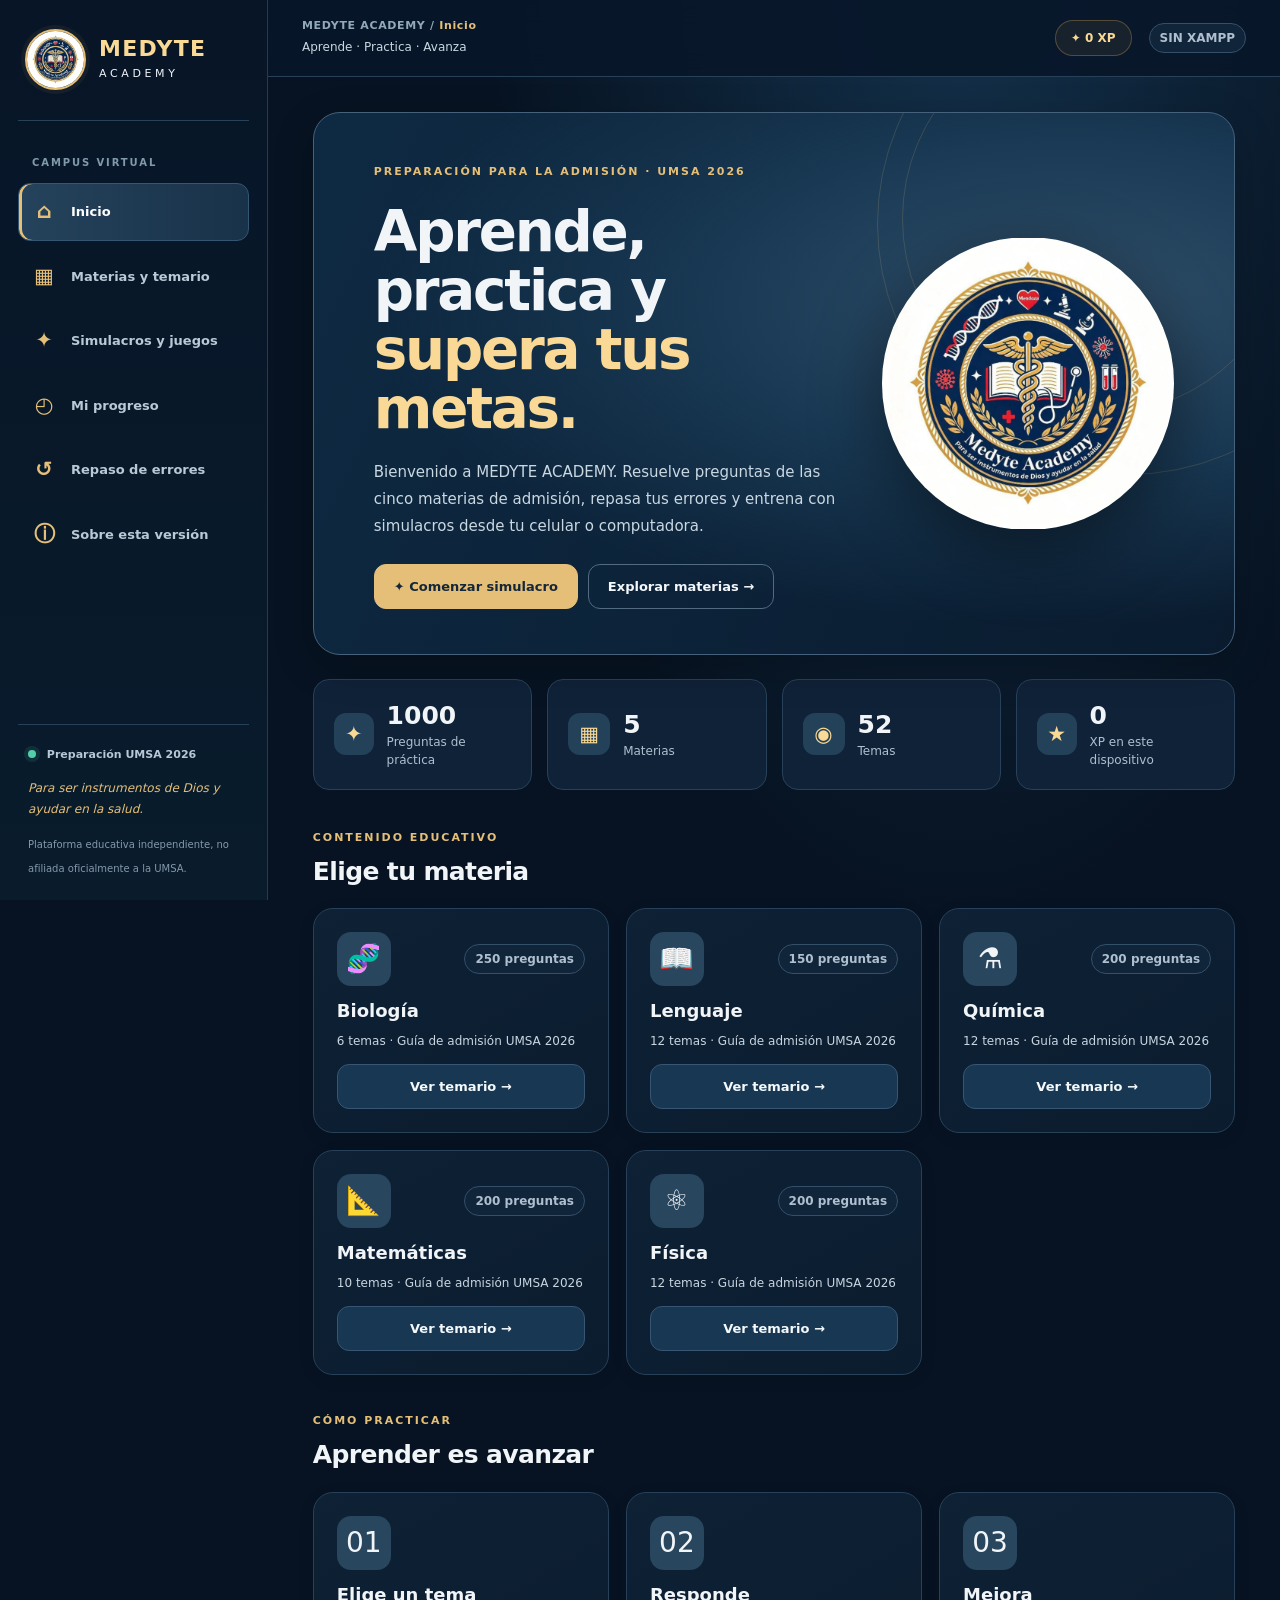
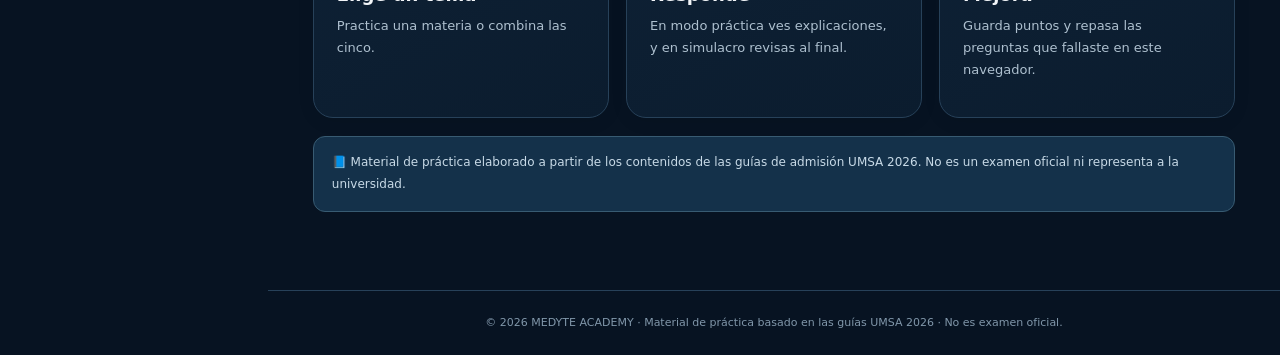
==== index.html @ c53b79d6 "Add files via upload" ====
<!doctype html>
<html lang="es"><head><meta charset="utf-8"><meta name="viewport" content="width=device-width, initial-scale=1">
<meta name="theme-color" content="#071322"><meta name="description" content="MEDYTE ACADEMY: 1000 preguntas, 5 materias, simulacros interactivos para admisión UMSA 2026.">
<title>MEDYTE ACADEMY | Simulacros de admisión</title><link rel="icon" href="logo.jpg" type="image/jpeg"><link rel="stylesheet" href="estilos.css"></head><body>
<div id="mobileShade" class="mobile-shade" hidden></div>
<aside class="sidebar" id="sidebar" aria-label="Navegación principal"><a class="brand" href="#inicio" data-nav="inicio"><img src="logo.jpg" alt="Logo de MEDYTE ACADEMY"><span><strong>MEDYTE</strong><small>ACADEMY</small></span></a>
<div class="side-section">CAMPUS VIRTUAL</div><nav class="side-nav">
<button type="button" data-nav="inicio" class="current"><span class="nav-icon">⌂</span> Inicio</button>
<button type="button" data-nav="materias"><span class="nav-icon">▦</span> Materias y temario</button>
<button type="button" data-nav="simulacros"><span class="nav-icon">✦</span> Simulacros y juegos</button>
<button type="button" data-nav="progreso"><span class="nav-icon">◴</span> Mi progreso</button>
<button type="button" data-nav="errores"><span class="nav-icon">↺</span> Repaso de errores</button>
<button type="button" data-nav="acerca"><span class="nav-icon">ⓘ</span> Sobre esta versión</button>
</nav><div class="sidebar-bottom"><div class="status-dot"><span></span> Preparación UMSA 2026</div><p>Para ser instrumentos de Dios y ayudar en la salud.</p><small>Plataforma educativa independiente, no afiliada oficialmente a la UMSA.</small></div></aside>
<div class="main-wrap"><header class="topbar"><div class="top-left"><button id="menuToggle" aria-label="Abrir menú" class="icon-button menu-toggle">☰</button><div><div class="crumb-label">MEDYTE ACADEMY / <span id="crumb">Inicio</span></div><span class="top-subtitle">Aprende · Practica · Avanza</span></div></div><div class="top-right"><span class="xp-chip" id="xpHeader">✦ 0 XP</span><span class="pill neutral">SIN XAMPP</span></div></header>
<main id="view" class="view"><section class="intro-placeholder"><h1>MEDYTE ACADEMY</h1><p>Preparando preguntas...</p></section></main><footer class="footer">© 2026 MEDYTE ACADEMY · Material de práctica basado en las guías UMSA 2026 · No es examen oficial.</footer></div>
<div id="toast" role="status" aria-live="polite" class="toast" hidden></div>
<script src="preguntas.js"></script><script src="app.js"></script></body></html>
---- estilos.css ----
:root{--bg:#071322;--sidebar:#071628;--card:#0e2135;--card2:#122941;--card3:#172f48;--line:#274159;--line2:#345068;--text:#f2f5f8;--muted:#aec0cf;--gold:#e5bf78;--gold2:#f9d995;--red:#ee6874;--green:#52cfa9;--blue:#83badf;--shadow:0 12px 42px #0003;--radius:20px}
*{box-sizing:border-box}html{scroll-behavior:smooth}body{margin:0;background:radial-gradient(ellipse at 75% -5%,#14324c 0,transparent 35%),var(--bg);color:var(--text);font-family:Inter,ui-sans-serif,system-ui,-apple-system,'Segoe UI',Arial,sans-serif;line-height:1.5}h1,h2,h3,h4,p{margin-top:0}a{color:inherit;text-decoration:none}button,input,select,textarea{font:inherit}button{cursor:pointer}button:disabled{cursor:default;opacity:.53}a:focus-visible,button:focus-visible,input:focus-visible,select:focus-visible,textarea:focus-visible{outline:3px solid var(--gold);outline-offset:2px}img{max-width:100%}[hidden]{display:none!important}.muted{color:var(--muted)}.small{font-size:12px}.eyebrow{font-size:11px;letter-spacing:.18em;font-weight:800;color:var(--gold);text-transform:uppercase}.pill{display:inline-flex;align-items:center;padding:5px 10px;border:1px solid #e5bf7863;border-radius:999px;color:var(--gold2);background:#bb90401b;font-size:12px;font-weight:700}.pill.neutral{border-color:var(--line2);color:var(--muted);background:#10243a}.pill.green{border-color:#52cfa965;background:#52cfa913;color:#8ef2c9}.pill.red{border-color:#ee687470;color:#ffa0a8;background:#ee687415}.sidebar{position:fixed;top:0;left:0;bottom:0;width:268px;background:linear-gradient(180deg,#071527,#091c2c);border-right:1px solid #233c52;display:flex;flex-direction:column;z-index:25;padding:29px 18px 21px}.brand{display:flex;align-items:center;gap:13px;padding:0 7px 30px;border-bottom:1px solid var(--line)}.brand img{width:61px;height:61px;border-radius:50%;object-fit:cover;border:2px solid var(--gold);box-shadow:0 0 0 4px #c99d4b13}.brand strong{display:block;font-size:22px;color:var(--gold2);letter-spacing:.06em;line-height:1.1}.brand small{display:block;font-size:11px;letter-spacing:.33em;color:#f0f4f8;margin-top:5px}.side-section{padding:34px 14px 13px;color:#809aac;font-size:10px;font-weight:800;letter-spacing:.19em}.side-nav{display:grid;gap:7px}.side-nav button{border:1px solid transparent;background:transparent;color:#b9c9d5;padding:12px 13px;text-align:left;border-radius:12px;display:flex;gap:15px;align-items:center;font-size:13px;font-weight:650}.side-nav button:hover{background:#182f46;color:white}.side-nav button.current{background:linear-gradient(90deg,#25435c,#183249);border-color:#355672;color:white;box-shadow:inset 3px 0 var(--gold)}.nav-icon{font-size:21px;width:24px;text-align:center;color:var(--gold)}.sidebar-bottom{margin-top:auto;border-top:1px solid var(--line);padding:22px 10px 0}.sidebar-bottom p{color:var(--gold);font-style:italic;font-size:12px;line-height:1.7;margin:15px 0 12px}.sidebar-bottom small{font-size:10px;line-height:1.6;color:#8399ab}.status-dot{font-size:11px;color:#b7c9d8;font-weight:800}.status-dot span{display:inline-block;height:8px;width:8px;background:var(--green);border-radius:50%;margin-right:7px;box-shadow:0 0 0 4px #52cfa91c}.main-wrap{margin-left:268px;min-height:100vh;display:flex;flex-direction:column}.topbar{position:sticky;top:0;z-index:15;background:#081729e8;border-bottom:1px solid var(--line);height:77px;display:flex;align-items:center;justify-content:space-between;padding:0 34px;gap:20px;backdrop-filter:blur(12px)}.top-left,.top-right{display:flex;align-items:center;gap:17px}.crumb-label{font-size:11px;font-weight:800;color:#92a9b9;letter-spacing:.06em}.crumb-label span{color:var(--gold)}.top-subtitle{font-size:12px;color:#cad8e3}.xp-chip{white-space:nowrap;border:1px solid #aa83496c;border-radius:999px;padding:8px 15px;color:var(--gold2);font-weight:800;background:#bf945316;font-size:12px}.account-btn{border:1px solid #4d6880;background:#18344d;color:white;border-radius:100px;font-size:12px;font-weight:800;padding:10px 18px;max-width:185px;overflow:hidden;text-overflow:ellipsis;white-space:nowrap}.account-btn:hover{background:#26455e}.icon-button{border:1px solid var(--line);color:#f6f7fb;background:#112a42;padding:9px 13px;border-radius:12px}.menu-toggle{display:none}.view{flex:1;padding:35px clamp(20px,3.5vw,55px) 60px;max-width:1490px;width:100%;margin:auto}.footer{border-top:1px solid var(--line);padding:24px 26px;text-align:center;color:#8197aa;font-size:11px}.hero{border:1px solid #45617c;border-radius:27px;background:radial-gradient(ellipse at 82% 35%,#31506a 0,#193954 33%,transparent 65%),linear-gradient(115deg,#0e2a43,#0a1b2e);min-height:390px;padding:45px clamp(25px,4.7vw,60px);display:grid;grid-template-columns:1.25fr .75fr;gap:20px;position:relative;overflow:hidden;box-shadow:var(--shadow)}.hero:before,.hero:after{content:'';position:absolute;border:1px solid #e5bf7829;border-radius:50%;pointer-events:none}.hero:before{height:390px;width:390px;right:-60px;top:-90px}.hero:after{height:500px;width:500px;right:-145px;top:-140px}.hero-copy{position:relative;z-index:1;align-self:center}.hero-copy h1{font-size:clamp(35px,4.4vw,64px);line-height:1.05;letter-spacing:-.04em;margin:20px 0 20px;font-weight:840}.hero-copy h1 em{font-style:normal;color:var(--gold2)}.hero-copy p{color:#cad8e2;line-height:1.8;font-size:15px;max-width:580px}.hero-logo{z-index:1;display:flex;align-items:center;justify-content:center}.hero-logo img{max-width:min(100%,295px);aspect-ratio:1;object-fit:contain;border-radius:50%;filter:drop-shadow(0 20px 36px #0007);animation:float 7s ease-in-out infinite}@keyframes float{0%,100%{transform:translateY(0)}50%{transform:translateY(-9px)}}.btn{display:inline-flex;gap:9px;align-items:center;justify-content:center;border:1px solid #e3bf7c;background:var(--gold);color:#14263a;padding:12px 19px;font-size:13px;font-weight:850;border-radius:12px;transition:transform .15s,background .15s;text-align:center}.btn:not(:disabled):hover{transform:translateY(-1px);background:#f5d391}.btn.secondary{background:transparent;color:#f4f8fc;border-color:#526b80}.btn.secondary:hover{background:#18344c}.btn.soft{background:#173752;border-color:#375673;color:#f5f9fc}.btn.danger{background:#552b39;border-color:#9c5661;color:#ffc0c7}.btn.smallbtn{padding:9px 11px;font-size:11px}.btn.block{width:100%}.link-btn{background:none;border:none;color:var(--gold);text-decoration:underline;padding:7px;font-weight:750}.actions{display:flex;gap:10px;align-items:center;flex-wrap:wrap;margin-top:24px}.stats-strip{display:grid;grid-template-columns:repeat(4,1fr);gap:15px;margin:24px 0 34px}.stat-card{border:1px solid var(--line);background:#102238;border-radius:16px;padding:20px;display:flex;align-items:center;gap:13px}.stat-symbol{height:42px;width:42px;display:grid;place-items:center;border-radius:12px;background:#24415a;color:var(--gold2);font-size:21px}.stat-card strong{display:block;font-size:25px;font-weight:840;line-height:1.3}.stat-card small{display:block;color:var(--muted);font-size:12px}.section-heading{display:flex;align-items:end;justify-content:space-between;gap:12px;margin:32px 0 18px}.section-heading h2{font-size:25px;letter-spacing:-.025em;margin:5px 0 0}.section-heading p{font-size:13px;margin-bottom:0}.grid{display:grid;grid-template-columns:repeat(3,minmax(0,1fr));gap:17px}.card{background:linear-gradient(150deg,var(--card),#0b1c2e);border:1px solid var(--line);border-radius:var(--radius);padding:23px;box-shadow:0 4px 18px #0001;min-width:0}.card h3{font-size:18px;margin:13px 0 8px;line-height:1.35}.card p{color:var(--muted);font-size:13px;line-height:1.7}.card .btn{margin-top:12px}.subject-card{min-height:220px;display:flex;flex-direction:column;transition:transform .15s,border .15s}.subject-card:hover{transform:translateY(-3px);border-color:#a4885a}.subject-card .btn{margin-top:auto}.card-top{display:flex;align-items:center;justify-content:space-between}.circle-icon{width:54px;height:54px;border-radius:14px;background:#28465e;display:grid;place-items:center;font-size:28px}.count{color:#a8bbcc;font-size:12px}.subject-card .sub{font-size:12px;color:#c9d6e1}.section-intro h1{font-size:clamp(29px,3.5vw,43px);letter-spacing:-.035em;line-height:1.15;margin:12px 0}.section-intro p{color:var(--muted);max-width:850px}.topic-grid{display:grid;grid-template-columns:repeat(2,minmax(0,1fr));gap:15px}.topic-row{display:flex;align-items:flex-start;gap:17px;min-height:160px}.topic-num{height:46px;min-width:46px;border-radius:13px;background:#233e59;color:var(--gold);font-weight:850;display:grid;place-items:center}.topic-info{flex:1}.topic-info h3{font-size:16px;margin:4px 0 8px}.topic-info p{font-size:12px;margin-bottom:13px}.topic-row .btn{margin:0}.toolbar{display:flex;align-items:end;gap:13px;flex-wrap:wrap;margin:24px 0}.control{display:grid;gap:7px;font-size:12px;font-weight:750;color:#c4d0dc;flex:1;min-width:145px}.control input,.control select,.control textarea{background:#092035;color:var(--text);border:1px solid #3c5b73;padding:12px 13px;border-radius:10px;width:100%;outline:none}.control textarea{resize:vertical;min-height:105px}.control input:focus,.control select:focus,.control textarea:focus{border-color:var(--gold)}.control option{background:#11273e}.setup{display:grid;grid-template-columns:1.15fr .85fr;gap:21px}.feature-list{display:grid;gap:14px;margin-top:21px}.feature-list div{border-left:3px solid var(--gold);background:#183148;padding:15px;border-radius:8px;color:#d4e0e8;font-size:13px}.tip{padding:15px 18px;background:#14314a;border:1px solid #385b72;border-radius:12px;color:#c8dae7;font-size:12px;line-height:1.8;margin:18px 0}.divider{height:1px;background:var(--line);margin:22px 0}.quiz-shell{max-width:840px;margin:auto}.quiz-topline{display:flex;gap:11px;align-items:center;justify-content:space-between;margin-bottom:14px;flex-wrap:wrap}.quiz-card{padding:clamp(24px,3vw,38px)}.quiz-heading{display:flex;align-items:center;justify-content:space-between;gap:12px;margin-bottom:17px}.progressbar{height:8px;border-radius:12px;background:#253c52;overflow:hidden}.progressbar span{display:block;height:100%;background:linear-gradient(90deg,#b58a4c,var(--gold2));transition:width .25s}.question{font-size:clamp(20px,2.3vw,26px);font-weight:800;line-height:1.45;margin:26px 0}.quiz-options{display:grid;gap:11px}.answer-choice{display:flex;align-items:center;text-align:left;gap:14px;padding:17px 16px;border-radius:13px;background:#142d45;border:1px solid #38536d;color:#f3f6fa;width:100%;font-size:14px;min-height:65px}.answer-choice:hover:not(:disabled){background:#1c3b53;border-color:#c9a56d}.answer-choice .letter{width:33px;min-width:33px;height:33px;display:grid;place-items:center;border-radius:9px;background:#2c4760;color:#dceaf4;font-weight:800}.answer-choice.good{border-color:#52cfa9;background:#16493e}.answer-choice.bad{border-color:#ee6874;background:#4c2638}.feedback{margin-top:21px;padding:19px 22px;border-radius:13px;background:#183d45;border:1px solid #3d8e7b}.feedback.wrong{background:#432937;border-color:#9d5c65}.feedback strong{display:block;font-size:15px}.feedback p{font-size:13px;color:#d5e0e8;line-height:1.65;margin:10px 0 0}.result-ring{width:166px;height:166px;display:grid;place-items:center;border-radius:50%;background:conic-gradient(var(--gold) var(--pct),#274057 0);margin:22px auto}.result-ring div{display:grid;place-items:center;width:139px;height:139px;background:#0e2238;border-radius:50%;text-align:center}.result-ring b{font-size:34px;color:var(--gold2)}.result-ring small{display:block;color:var(--muted)}.text-center{text-align:center}.history-table{width:100%;border-collapse:collapse;font-size:12px;white-space:nowrap}.history-table th,.history-table td{padding:13px 11px;border-bottom:1px solid var(--line);text-align:left}.history-table th{color:var(--gold);font-weight:750}.table-wrap{overflow:auto}.profile-stats{display:grid;grid-template-columns:repeat(3,1fr);gap:15px;margin-top:19px}.profile-stat{padding:20px;border:1px solid var(--line);border-radius:14px;background:#122a42}.profile-stat strong{display:block;color:var(--gold);font-size:30px}.profile-stat span{color:var(--muted);font-size:12px}.modal-card{width:min(100%,555px);max-height:90vh;overflow-y:auto;position:relative;background:#10283f;border:1px solid #526d82;border-radius:23px;padding:29px;box-shadow:0 25px 100px #000a}.modal-close{position:absolute;right:15px;top:15px;width:34px;height:34px;border:1px solid var(--line);border-radius:8px;background:#19334a;color:white}.overlay{position:fixed;z-index:50;inset:0;padding:16px;background:#000b;display:grid;place-items:center}.modal-card h2{font-size:26px;margin:0 35px 10px 0}.form{display:grid;gap:15px;margin-top:18px}.error{color:#ffacb1;font-size:13px}.success{color:#83e6bf}.toast{position:fixed;bottom:25px;right:25px;background:#254b51;border:1px solid #62b7aa;color:#fff;padding:15px 20px;border-radius:11px;max-width:350px;z-index:60;box-shadow:var(--shadow)}.panel-heading{display:flex;justify-content:space-between;align-items:center;gap:12px;flex-wrap:wrap}.tabstrip{display:flex;gap:8px;flex-wrap:wrap;margin:18px 0}.tabstrip button{border:1px solid var(--line2);border-radius:10px;padding:11px 16px;background:#152d45;color:#cad7e4}.tabstrip button.selected{background:#32516a;border-color:var(--gold);color:#fff}.empty{border:1px dashed #44617c;border-radius:14px;padding:28px;text-align:center;color:var(--muted)}.review-item{padding:16px 0;border-bottom:1px solid var(--line)}.review-item h4{font-size:14px;margin:8px 0}.review-item p{margin-bottom:7px;color:var(--muted);font-size:12px}.dot{width:9px;height:9px;display:inline-block;border-radius:50%;background:var(--green)}.dot.no{background:var(--red)}.admin-actions{display:flex;gap:7px;flex-wrap:wrap}.admin-actions .btn{margin:0}.admin-forms{display:grid;grid-template-columns:1fr 1fr;gap:15px}.full{grid-column:1/-1}.mobile-shade{position:fixed;inset:0;background:#0009;z-index:24}.intro-placeholder{margin:100px auto;text-align:center;color:var(--gold)}
@media(max-width:1190px){.grid{grid-template-columns:repeat(2,minmax(0,1fr))}.stats-strip{grid-template-columns:repeat(2,minmax(0,1fr))}.hero{grid-template-columns:1.3fr .7fr;padding:35px}.hero-copy h1{font-size:45px}}
@media(max-width:880px){.sidebar{transform:translateX(-105%);transition:transform .22s}.sidebar.open{transform:translateX(0)}.main-wrap{margin-left:0}.menu-toggle{display:block}.topbar{padding:0 22px}.hero-copy h1{font-size:42px}.view{padding:25px 20px 40px}}
@media(max-width:625px){.hero{display:block;min-height:320px;padding:30px 23px}.hero-logo{display:none}.hero-copy h1{font-size:38px}.hero-copy p{font-size:13px}.topbar{height:73px;padding:0 14px}.top-left{gap:9px}.top-right{gap:7px}.xp-chip{display:none}.account-btn{max-width:110px;font-size:11px;padding:10px}.crumb-label{font-size:10px}.top-subtitle{font-size:10px}.grid,.topic-grid,.setup,.profile-stats{grid-template-columns:1fr}.stats-strip{gap:9px}.stat-card{padding:13px;gap:8px}.stat-card strong{font-size:21px}.stat-card small{font-size:10px}.stat-symbol{width:34px;height:34px;font-size:17px}.view{padding:20px 14px 35px}.section-heading h2{font-size:22px}.topic-row{flex-wrap:wrap}.admin-forms{grid-template-columns:1fr}.modal-card{padding:22px}.quiz-card{padding:20px}.answer-choice{font-size:13px;padding:13px 11px}.footer{padding:20px 14px}}
@media(prefers-reduced-motion:reduce){*,*:before,*:after{animation:none!important;transition:none!important;scroll-behavior:auto!important}}

/* Versión estática para compartir */
.sidebar{overflow-y:auto}.side-nav .nav-icon{min-width:21px;text-align:center}.mobile-shade{display:block}
.top-right .pill{white-space:nowrap}.hero-copy h1 em{font-style:normal;color:var(--gold2)}
.quiz-options .answer-choice[disabled]{opacity:1;cursor:default}.answer-choice.selected{border-color:#d9af65;background:#354052}
.answer-choice.good .letter{background:#145b4b;color:#b9ffe4}.answer-choice.bad .letter{background:#753647;color:#fff}
.quiz-footer{display:flex;justify-content:space-between;align-items:center;gap:10px;margin-top:18px;flex-wrap:wrap}
.quiz-meta{display:flex;gap:10px;align-items:center;flex-wrap:wrap}.action-block{display:grid;gap:13px}
.history-table td{white-space:normal}.review-question{line-height:1.5;font-size:15px;font-weight:750}
.review-explanation{background:#132e43;border:1px solid #365771;border-radius:12px;padding:12px 15px;margin-top:13px;color:#d6e5ed;font-size:13px}
.review-heading{display:flex;justify-content:space-between;align-items:center;gap:10px;flex-wrap:wrap}
.mini-stat{font-size:11px;color:#b4c3d0}.countdown{font-weight:800;color:#f8d68d;font-variant-numeric:tabular-nums}
@media(max-width:625px){.question{margin:20px 0}.quiz-footer{flex-direction:column;align-items:stretch}.quiz-footer .btn{width:100%}}
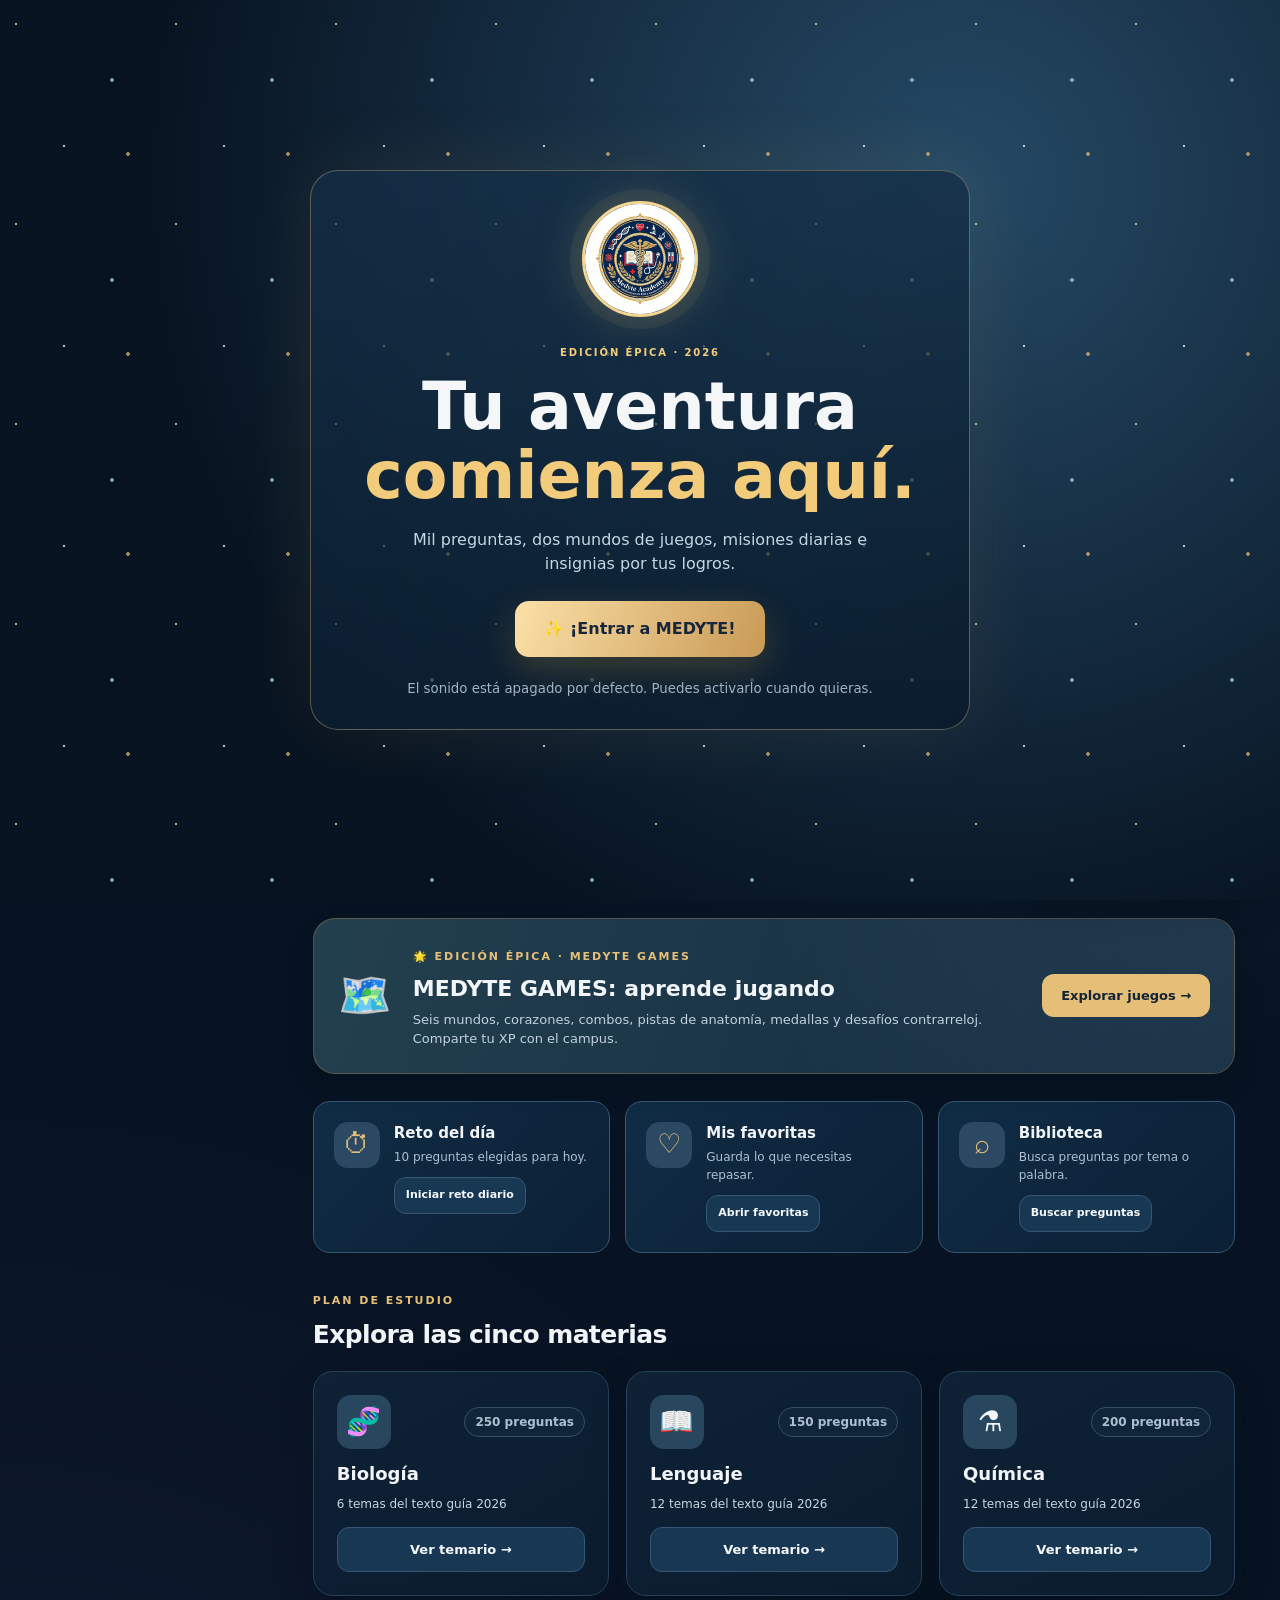
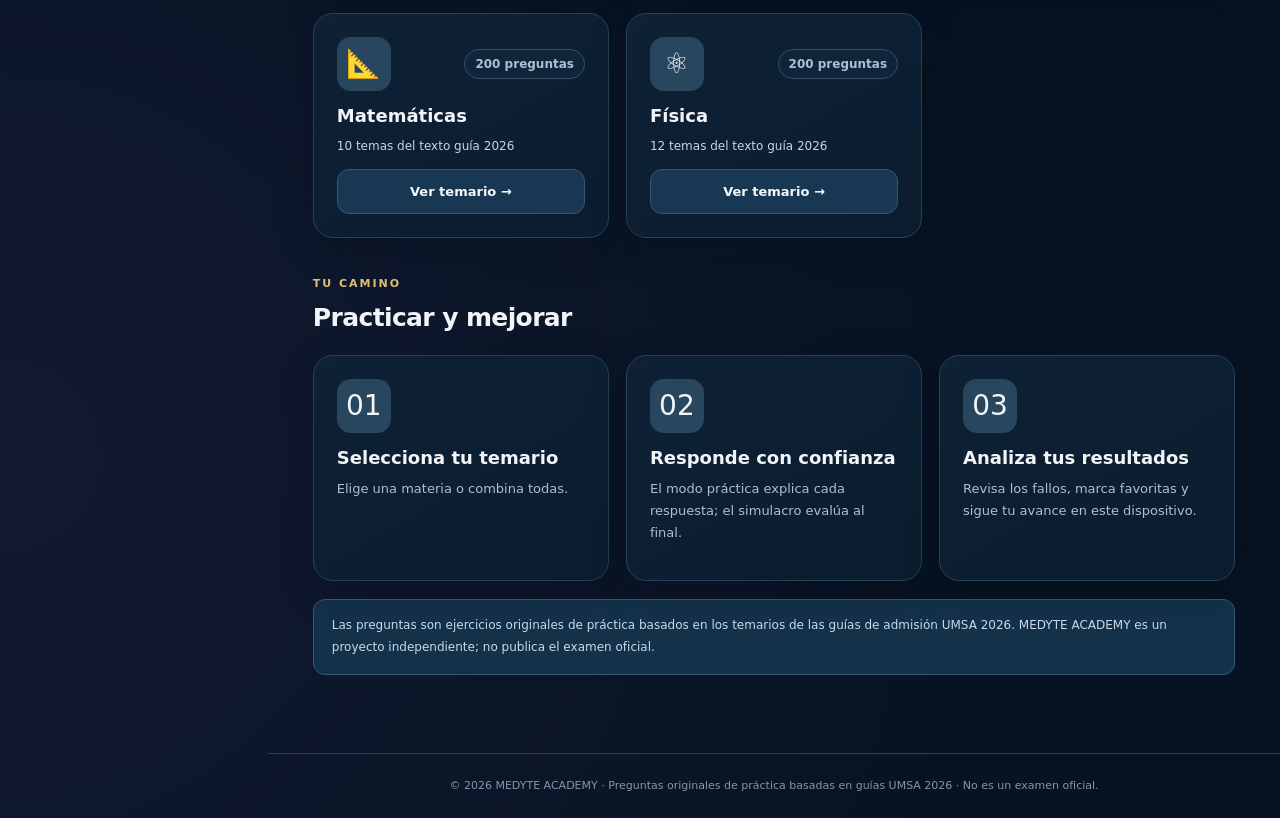
==== commit 7bd58985: "Add files via upload" ====
--- a/index.html
+++ b/index.html
@@ -1,18 +1,61 @@
 <!doctype html>
-<html lang="es"><head><meta charset="utf-8"><meta name="viewport" content="width=device-width, initial-scale=1">
-<meta name="theme-color" content="#071322"><meta name="description" content="MEDYTE ACADEMY: 1000 preguntas, 5 materias, simulacros interactivos para admisión UMSA 2026.">
-<title>MEDYTE ACADEMY | Simulacros de admisión</title><link rel="icon" href="logo.jpg" type="image/jpeg"><link rel="stylesheet" href="estilos.css"></head><body>
-<div id="mobileShade" class="mobile-shade" hidden></div>
-<aside class="sidebar" id="sidebar" aria-label="Navegación principal"><a class="brand" href="#inicio" data-nav="inicio"><img src="logo.jpg" alt="Logo de MEDYTE ACADEMY"><span><strong>MEDYTE</strong><small>ACADEMY</small></span></a>
-<div class="side-section">CAMPUS VIRTUAL</div><nav class="side-nav">
-<button type="button" data-nav="inicio" class="current"><span class="nav-icon">⌂</span> Inicio</button>
-<button type="button" data-nav="materias"><span class="nav-icon">▦</span> Materias y temario</button>
-<button type="button" data-nav="simulacros"><span class="nav-icon">✦</span> Simulacros y juegos</button>
-<button type="button" data-nav="progreso"><span class="nav-icon">◴</span> Mi progreso</button>
-<button type="button" data-nav="errores"><span class="nav-icon">↺</span> Repaso de errores</button>
-<button type="button" data-nav="acerca"><span class="nav-icon">ⓘ</span> Sobre esta versión</button>
-</nav><div class="sidebar-bottom"><div class="status-dot"><span></span> Preparación UMSA 2026</div><p>Para ser instrumentos de Dios y ayudar en la salud.</p><small>Plataforma educativa independiente, no afiliada oficialmente a la UMSA.</small></div></aside>
-<div class="main-wrap"><header class="topbar"><div class="top-left"><button id="menuToggle" aria-label="Abrir menú" class="icon-button menu-toggle">☰</button><div><div class="crumb-label">MEDYTE ACADEMY / <span id="crumb">Inicio</span></div><span class="top-subtitle">Aprende · Practica · Avanza</span></div></div><div class="top-right"><span class="xp-chip" id="xpHeader">✦ 0 XP</span><span class="pill neutral">SIN XAMPP</span></div></header>
-<main id="view" class="view"><section class="intro-placeholder"><h1>MEDYTE ACADEMY</h1><p>Preparando preguntas...</p></section></main><footer class="footer">© 2026 MEDYTE ACADEMY · Material de práctica basado en las guías UMSA 2026 · No es examen oficial.</footer></div>
-<div id="toast" role="status" aria-live="polite" class="toast" hidden></div>
-<script src="preguntas.js"></script><script src="app.js"></script></body></html>+<html lang="es">
+<head>
+  <meta charset="utf-8">
+  <meta name="viewport" content="width=device-width,initial-scale=1,viewport-fit=cover">
+  <meta name="theme-color" content="#071322">
+  <meta name="description" content="MEDYTE ACADEMY: 1.000 preguntas originales de práctica, 5 materias y 52 temas para prepararte para la admisión de Medicina UMSA 2026.">
+  <meta property="og:title" content="MEDYTE ACADEMY | Aprende · Practica · Avanza">
+  <meta property="og:description" content="Simulacros interactivos, cuestionarios por materia, repaso de errores, retos y seguimiento personal.">
+  <meta property="og:type" content="website">
+  <title>MEDYTE ACADEMY | Campus virtual</title>
+  <link rel="icon" type="image/jpeg" href="logo.jpg">
+  <link rel="manifest" href="manifest.webmanifest">
+  <link rel="stylesheet" href="estilos.css">
+  <link rel="stylesheet" href="epico.css">
+</head>
+<body>
+  <a class="skip-link" href="#view">Saltar al contenido principal</a>
+  <div class="mobile-shade" id="mobileShade" hidden></div>
+  <aside class="sidebar" id="sidebar" aria-label="Navegación principal">
+    <a class="brand" href="#inicio" data-nav="inicio" aria-label="MEDYTE ACADEMY, ir al inicio">
+      <img src="logo.jpg" alt="Emblema original de Medyte Academy" width="61" height="61">
+      <span><strong>MEDYTE</strong><small>ACADEMY</small></span>
+    </a>
+    <div class="side-section">CAMPUS VIRTUAL</div>
+    <nav class="side-nav" aria-label="Secciones de la plataforma">
+      <button type="button" data-nav="inicio" class="current"><span class="nav-icon" aria-hidden="true">⌂</span>Inicio</button>
+      <button type="button" data-nav="materias"><span class="nav-icon" aria-hidden="true">▦</span>Materias y temario</button>
+      <button type="button" data-nav="simulacros"><span class="nav-icon" aria-hidden="true">✦</span>Simulacros y retos</button>
+      <a href="juegos.html" class="games-link"><span class="nav-icon" aria-hidden="true">🎮</span>MEDYTE GAMES <span class="games-new">NUEVO</span></a>
+      <button type="button" data-nav="biblioteca"><span class="nav-icon" aria-hidden="true">⌕</span>Banco de preguntas</button>
+      <button type="button" data-nav="favoritos"><span class="nav-icon" aria-hidden="true">♡</span>Mis favoritas <span id="favoritesCount" class="count-inline">0</span></button>
+      <button type="button" data-nav="progreso"><span class="nav-icon" aria-hidden="true">◴</span>Mi progreso</button>
+      <button type="button" data-nav="errores"><span class="nav-icon" aria-hidden="true">↺</span>Repaso de errores</button>
+      <button type="button" data-nav="acerca"><span class="nav-icon" aria-hidden="true">ⓘ</span>Información</button>
+    </nav>
+    <div class="sidebar-bottom">
+      <div class="status-dot"><span></span> Preparación UMSA 2026</div>
+      <p>Para ser instrumentos de Dios y ayudar en la salud.</p>
+      <small>Plataforma educativa independiente, no afiliada oficialmente a la UMSA.</small>
+    </div>
+  </aside>
+  <div class="main-wrap">
+    <header class="topbar">
+      <div class="top-left">
+        <button type="button" id="menuToggle" aria-label="Abrir menú" aria-expanded="false" class="icon-button menu-toggle">☰</button>
+        <div><div class="crumb-label">MEDYTE ACADEMY / <span id="crumb">Inicio</span></div><span class="top-subtitle">Aprende · Practica · Avanza</span></div>
+      </div>
+      <div class="top-right"><span class="xp-chip" id="xpHeader">✦ 0 XP</span><span class="pill neutral" id="levelChip">Nivel 1</span></div>
+    </header>
+    <main id="view" class="view" tabindex="-1">
+      <section class="intro-placeholder"><h1>MEDYTE ACADEMY</h1><p>Cargando el campus virtual...</p></section>
+    </main>
+    <footer class="footer">© 2026 MEDYTE ACADEMY · Preguntas originales de práctica basadas en guías UMSA 2026 · No es un examen oficial.</footer>
+  </div>
+  <div id="toast" class="toast" role="status" aria-live="polite" hidden></div>
+  <script src="preguntas.js"></script>
+  <script src="epico.js"></script>
+  <script src="app.js"></script>
+</body>
+</html>
--- a/estilos.css
+++ b/estilos.css
@@ -17,3 +17,88 @@
 .review-heading{display:flex;justify-content:space-between;align-items:center;gap:10px;flex-wrap:wrap}
 .mini-stat{font-size:11px;color:#b4c3d0}.countdown{font-weight:800;color:#f8d68d;font-variant-numeric:tabular-nums}
 @media(max-width:625px){.question{margin:20px 0}.quiz-footer{flex-direction:column;align-items:stretch}.quiz-footer .btn{width:100%}}
+
+/* Mejoras MEDYTE ACADEMY 4.0 — accesibilidad, biblioteca, retos y progresos */
+:root{color-scheme:dark;--glow:#dabb7d}
+.skip-link{position:fixed;z-index:100;top:-100px;left:14px;padding:10px 15px;border-radius:9px;background:var(--gold2);color:#091827;font-weight:800}
+.skip-link:focus{top:14px}
+body{background:radial-gradient(ellipse 900px 450px at 75% -150px,#234464 0,transparent 70%),radial-gradient(ellipse 640px 500px at 35% 82%,#0c2138 0,transparent 80%),var(--bg)}
+.card{box-shadow:0 11px 35px #030c1640}
+.hero{border-color:#6b7281;background:radial-gradient(circle at 87% 50%,#234c6b 0,transparent 49%),linear-gradient(125deg,#102f4e,#08182b 75%)}
+.hero:before{opacity:.65}
+.hero-copy h1{letter-spacing:-.055em}
+.hero-proof{display:flex;flex-wrap:wrap;gap:14px;margin-top:22px;color:#c6e5d7;font-size:11px;font-weight:750}
+.hero-proof span{display:inline-flex;gap:7px;align-items:center}
+.nav-icon{font-weight:750}
+.count-inline{margin-left:auto;font-size:11px;color:var(--gold2);border:1px solid #d1a45c50;background:#ddbb7820;border-radius:20px;padding:1px 7px}
+.continue-banner{border:1px solid #b28c4d7d;background:linear-gradient(120deg,#1b364b,#243c4c);border-radius:17px;margin:22px 0;padding:19px 22px;display:flex;align-items:center;justify-content:space-between;gap:15px}
+.continue-banner strong{font-size:16px;color:var(--gold2)}
+.continue-banner p{font-size:12px;color:#ced8df;margin:7px 0 0}
+.features-row{display:grid;grid-template-columns:repeat(3,minmax(0,1fr));gap:15px;margin:18px 0 34px}
+.feature-spot{border:1px solid #365772;border-radius:17px;background:linear-gradient(135deg,#102c45,#0b2035);padding:20px;display:flex;gap:14px;align-items:flex-start;min-width:0}
+.feature-emoji{font-size:27px;width:46px;min-width:46px;height:46px;border-radius:14px;display:grid;place-items:center;background:#2b4963;color:var(--gold)}
+.feature-spot h3{font-size:15px;margin:0 0 4px}
+.feature-spot p{font-size:12px;color:var(--muted);margin:0 0 11px}
+.feature-spot .btn{margin:0}
+.check-line{display:flex;gap:9px;align-items:center;font-size:13px;color:#d7e2eb;margin:18px 0 0;cursor:pointer}
+.check-line input{width:17px;height:17px;accent-color:var(--gold)}
+.setup-title{margin:7px 0 21px;font-size:24px}
+.top-gap{margin-top:18px}
+.question-head{display:flex;align-items:center;justify-content:space-between;gap:10px;flex-wrap:wrap}
+.favorite-btn{border:1px solid #4d6880;color:#c3d4e3;background:#152d44;padding:8px 13px;border-radius:10px;font-size:12px;font-weight:750;cursor:pointer;white-space:nowrap}
+.favorite-btn.is-on{color:#ffd7d9;background:#4f2d3d;border-color:#e98e9b}
+.favorite-btn:hover{border-color:var(--gold)}
+.question{display:block;margin:24px 0!important;line-height:1.45}
+.quiz-hint{font-size:12px;color:#a7bfcc;flex:1}
+.quiz-actions{margin:0}
+.quiz-card .quiz-footer .btn{margin:0}
+.question-map{max-width:840px;margin:17px auto;display:flex;flex-wrap:wrap;gap:7px}
+.map-btn{border:1px solid #3b5a74;border-radius:8px;background:#10283e;color:#d1dfeb;width:39px;height:36px;font-size:11px;font-weight:850}
+.map-btn.answered{background:#234b4a;border-color:#4a9c86}
+.map-btn.active{box-shadow:inset 0 0 0 2px var(--gold);color:var(--gold2);background:#283e51}
+.quiet-actions{max-width:840px;margin:17px auto;display:flex;align-items:center;flex-wrap:wrap;gap:14px}
+.result-card{max-width:900px;margin:20px auto}
+.centered{justify-content:center}
+.mb-title{margin:10px 0}
+.small-fav{margin-top:10px}
+.list-card{margin-top:24px}
+.empty-spaced{margin:24px 0}
+.library-filters{display:grid;grid-template-columns:2fr 1fr;gap:15px;align-items:end;margin:23px 0}
+.library-summary{display:flex;align-items:center;justify-content:space-between;gap:10px;font-size:12px;color:var(--muted);margin:13px 0}
+.library-list{display:grid;gap:15px}
+.question-library-card h3{font-size:18px;line-height:1.45;margin:15px 0}
+.library-choices{display:grid;grid-template-columns:1fr 1fr;gap:9px 15px;font-size:13px;color:#cad7e2}
+.library-choices div{background:#102a42;padding:10px 12px;border-radius:9px;border:1px solid #304d65;line-height:1.5}
+.library-choices b{color:var(--gold)}
+.library-controls{margin-top:15px}
+.pagination{display:flex;align-items:center;justify-content:center;gap:17px;flex-wrap:wrap;margin:23px 0}
+.pagination span{font-size:12px;color:var(--muted)}
+.subject-progress{display:grid;grid-template-columns:repeat(2,minmax(0,1fr));gap:12px}
+.subject-progress-row{background:#10283d;border:1px solid var(--line);border-radius:13px;padding:16px}
+.progress-label{display:flex;align-items:center;justify-content:space-between;gap:9px;margin-bottom:14px}
+.progress-label strong{font-size:13px}.progress-label span{font-size:11px;color:var(--muted);white-space:nowrap}
+.achievements{display:grid;grid-template-columns:repeat(3,minmax(0,1fr));gap:13px}
+.achievement{border:1px solid var(--line);border-radius:13px;display:flex;align-items:center;gap:12px;padding:16px;background:#102336;opacity:.72}
+.achievement.earned{opacity:1;background:#1b3544;border-color:#ac8b53}
+.achievement-icon{font-size:26px;color:var(--gold)}
+.achievement strong{display:block;font-size:13px}
+.achievement small{display:block;font-size:11px;color:#b4c8d8;line-height:1.4;margin-top:3px}
+.privacy-footnote{font-size:12px;color:#a8bccc;margin-top:20px}
+.review-item:last-child{border-bottom:0}
+@media(max-width:1100px){.features-row{grid-template-columns:1fr}.feature-spot{align-items:center}.achievements{grid-template-columns:repeat(2,minmax(0,1fr))}}
+@media(max-width:760px){.library-filters,.subject-progress{grid-template-columns:1fr}.library-choices{grid-template-columns:1fr}.continue-banner{align-items:stretch;flex-direction:column}.continue-banner .btn{width:100%}}
+@media(max-width:625px){.hero{padding:26px 21px;min-height:0}.hero-copy h1{font-size:clamp(32px,8vw,39px)}.hero-logo{display:flex;margin:23px auto 0;max-width:130px}.hero-logo img{max-width:130px}.hero-proof{gap:10px}.features-row{gap:10px}.feature-spot{padding:15px}.card{padding:18px}.quiz-actions{width:100%;display:grid;grid-template-columns:1fr 1fr}.quiz-actions .btn{width:100%}.question-map{justify-content:center}.map-btn{width:36px}.achievements{grid-template-columns:1fr}.review-heading{align-items:start}.favorite-btn{font-size:11px}.top-right{gap:5px}.top-right .pill{font-size:10px;padding:5px 9px}}
+@media(prefers-reduced-motion:reduce){.hero-logo img{animation:none}}
+@media print{.sidebar,.topbar,.footer,.quiz-actions,.favorite-btn,.btn,.pagination,.quiet-actions{display:none!important}.main-wrap{margin:0}.view{padding:0}.card{box-shadow:none;background:white;color:#111}body{color:#111;background:white}.review-item p,.review-explanation{color:#222}}
+
+/* MEDYTE GAMES: navegación y módulo de presentación. */
+.side-nav .games-link{border:1px solid #e5bf7870;background:linear-gradient(90deg,#1f3b50,#193244);color:#f3dfb5;padding:12px 13px;text-align:left;border-radius:12px;display:flex;gap:13px;align-items:center;font-size:13px;font-weight:800;transition:background .2s}
+.side-nav .games-link:hover{background:#2a4c63}
+.games-new{font-size:9px;letter-spacing:.09em;color:#16253a;background:#e5bf78;padding:3px 6px;border-radius:50px;margin-left:auto}
+.games-home-btn{background:#193b50!important;border-color:#bb9659!important;color:#fae0ae!important}
+.games-highlight{display:flex;align-items:center;gap:21px;justify-content:space-between;border:1px solid #ac8c5266;border-radius:22px;padding:24px;margin:20px 0 27px;background:linear-gradient(110deg,#23404e,#122a40);box-shadow:0 12px 30px #0002}
+.games-highlight-icon{font-size:43px;flex:none}
+.games-highlight h2{font-size:22px;margin:5px 0}
+.games-highlight p{margin:0;color:#c0d1df;max-width:640px;font-size:13px}
+.games-highlight .btn{flex:none;background:#e5bf78;color:#122337;border:0}
+@media(max-width:780px){.games-highlight{flex-wrap:wrap}.games-highlight .btn{width:100%}}
--- a/epico.css
+++ b/epico.css
@@ -0,0 +1,54 @@
+/* MEDYTE · Épica: mejoras visuales progresivas sobre campus y juegos */
+:root{--epic-aqua:#7ee8d7;--epic-gold:#f8d796;--epic-purple:#a0a1fd}
+body{background-image:radial-gradient(circle at 86% 0%,rgba(39,110,152,.26),transparent 40%),radial-gradient(circle at 0% 85%,rgba(94,73,157,.12),transparent 41%)}
+button, a{ -webkit-tap-highlight-color:transparent }
+.hero,.games-highlight,.game-card,.island,.anatomy-level,.subject-card{position:relative;isolation:isolate}
+.hero::before,.games-highlight::before,.game-card::before{content:'';position:absolute;inset:0;border-radius:inherit;pointer-events:none;background:radial-gradient(circle at 100% 0%,#fff1,transparent 50%);z-index:-1}
+.hero{box-shadow:0 28px 65px #0003,0 0 38px #d3a44a0b!important;border-color:#bc9d565c!important;overflow:hidden}
+.hero::after{content:'';position:absolute;width:190px;height:190px;top:-75px;right:-60px;border-radius:50%;border:1px solid #fbd99636;box-shadow:0 0 0 45px #fbd99608,0 0 0 95px #fbd99606;pointer-events:none;animation:epic-orbit 8s linear infinite}
+.hero h1 em,.page-head h1 em{background:linear-gradient(110deg,#f7d28b,#fff1ca,#d59c51);background-size:250% 100%;-webkit-background-clip:text;background-clip:text;color:transparent;animation:epic-glow 6s ease-in-out infinite}
+.game-card:hover,.subject-card:hover,.anatomy-level:hover{transform:translateY(-6px);border-color:#e5bf7888;box-shadow:0 22px 56px #0005,0 0 0 1px #fff1;transition:transform .22s,box-shadow .22s,border-color .22s}
+.island:not(:disabled):hover{box-shadow:0 18px 40px #0005,0 0 30px #f4c16a2c;transform:translateY(-8px) rotate(-1deg)}
+.island.final:not(:disabled){animation:epic-boss 2.4s ease-in-out infinite}
+.hotspot:not(:disabled){box-shadow:0 0 0 6px #e5bf7820,0 0 19px #e7c47620,0 7px 17px #0004}
+.hotspot.target-hint{animation:epic-hint .7s ease 3!important}
+.epic-dock{position:fixed;right:18px;bottom:15px;z-index:55;display:flex;gap:10px;align-items:center;filter:drop-shadow(0 9px 22px #0007)}
+.epic-dock button{color:#f8f7f4;background:linear-gradient(150deg,#22445c,#10283f);border:1px solid #57738b;border-radius:100px;box-shadow:inset 0 1px #ffffff1f;padding:12px 16px;cursor:pointer;font-size:13px;font-weight:800;white-space:nowrap;min-height:44px}
+.epic-dock .epic-missions-btn{background:linear-gradient(125deg,#f5d596,#c9984a);border-color:#f4deae;color:#172339;position:relative}
+.epic-dock button:hover{filter:brightness(1.1);transform:translateY(-2px)}
+.epic-notice{position:absolute;right:1px;top:1px;width:11px;height:11px;background:#ee657a;border-radius:50%;border:2px solid #fff;box-shadow:0 0 10px #ed7187}
+.epic-rank{display:inline-flex;align-items:center;justify-content:center;white-space:nowrap;color:#f4d59b;border:1px solid #c49d5555;border-radius:99px;background:#be994314;padding:7px 12px;font-size:11px;font-weight:750;letter-spacing:.02em}
+.epic-overlay{position:fixed;inset:0;z-index:100;background:#040a13d9;display:grid;place-items:center;backdrop-filter:blur(13px);padding:16px;overflow:auto}
+.epic-overlay[hidden],.epic-intro[hidden]{display:none!important}
+.epic-modal-open{overflow:hidden}
+.epic-panel{width:min(730px,100%);max-height:calc(100vh - 35px);overflow:auto;color:#f3f6fa;background:linear-gradient(145deg,#122f44,#0b1e30);border:1px solid #8d794c9a;border-radius:24px;box-shadow:0 30px 100px #000a;padding:clamp(20px,3.7vw,33px)}
+.epic-modal-top{display:flex;justify-content:space-between;gap:12px;align-items:start}.epic-modal-top h2{font-size:clamp(23px,3vw,31px);margin:4px 0 5px}.epic-modal-top p{font-size:13px;color:#b9cfda;margin:0}
+.epic-overline{color:#f6cc7b;letter-spacing:.19em;font-size:10px;font-weight:850}.epic-close{background:#294359;color:#e8f2f7;border:1px solid #527087;width:38px;height:38px;border-radius:11px;flex:none}
+.epic-modal-section{margin:30px 0 12px;font-size:16px;display:flex;justify-content:space-between;align-items:center;gap:10px}.epic-modal-section span{font-weight:500;color:#b1c6d3;font-size:11px}
+.epic-missions{display:grid;gap:9px}.epic-mission{display:flex;gap:13px;align-items:center;min-height:78px;background:#10273b;border:1px solid #35526a;border-radius:16px;padding:12px}
+.epic-mission .epic-icon{display:grid;place-items:center;width:40px;height:40px;background:#213f52;border-radius:13px;flex:none;font-size:22px}.epic-mission-info{flex:1;min-width:0}.epic-mission-info strong,.epic-mission-info small{display:block}.epic-mission-info strong{font-size:14px}.epic-mission-info small{color:#adbfcc;font-size:12px}.epic-claim{border:1px solid #efdaa7;border-radius:11px;background:#e8bd74;color:#15253c;padding:9px 10px;font-size:12px;font-weight:850;white-space:nowrap}.epic-claim:disabled{color:#99abb9;background:#223c4d;border-color:#476172;cursor:default}
+.epic-badges{display:grid;grid-template-columns:repeat(3,minmax(0,1fr));gap:10px}.epic-badge{text-align:center;border:1px solid #49627c;border-radius:14px;padding:15px 10px;display:grid;justify-items:center;align-content:start;gap:6px;background:#203a4e69}.epic-badge span{font-size:34px}.epic-badge b{font-size:12px}.epic-badge small{font-size:11px;color:#b7cbd6}.epic-badge.dimmed{opacity:.43;filter:grayscale(.7)}.epic-badge.unlocked{border-color:#b8a072}
+.epic-modal-footer{font-size:11px;color:#9fb4c5;margin-top:20px;border-top:1px solid #38546a;padding-top:14px}
+.epic-intro{position:fixed;inset:0;z-index:120;display:grid;place-items:center;overflow:auto;background:radial-gradient(circle at 75% 20%,#254965,#071321 68%);padding:20px;color:#f4f6f8}
+.epic-intro-stars{position:absolute;inset:0;pointer-events:none;opacity:.72;background-image:radial-gradient(1px 1px at 10% 12%,#fbe6aa 96%,transparent),radial-gradient(2px 2px at 70% 40%,#9bdfe8 96%,transparent),radial-gradient(1px 1px at 40% 73%,white 96%,transparent),radial-gradient(2px 2px at 80% 77%,#e2b76f 96%,transparent);background-size:160px 200px;animation:epic-stars 14s linear infinite}
+.epic-intro-card{width:min(660px,100%);position:relative;text-align:center;padding:30px 20px;border-radius:28px;background:linear-gradient(150deg,#17344e99,#081828ad);border:1px solid #ddc1845e;box-shadow:0 0 80px #f4c56816}
+.epic-intro-card img{width:116px;height:116px;object-fit:cover;border-radius:50%;border:3px solid #f4d691;box-shadow:0 0 0 12px #e1bc5e10,0 0 50px #efd18a42;display:block;margin:0 auto 22px;animation:epic-floating 4s ease-in-out infinite}
+.epic-intro-card h1{font-size:clamp(38px,7vw,65px);line-height:1.06;margin:10px 0 18px}.epic-intro-card h1 em{font-style:normal;color:#f2cb7b}.epic-intro-card p{max-width:480px;margin:0 auto 25px;color:#c4d8e4}.epic-enter{cursor:pointer;border:0;border-radius:14px;padding:16px 29px;background:linear-gradient(110deg,#fbe0a7,#c99a56);color:#18253b;font-weight:900;box-shadow:0 12px 35px #d09d3b3d}.epic-enter:hover{transform:translateY(-3px);filter:brightness(1.08)}.epic-intro-card small{display:block;margin-top:22px;color:#9db4c4}
+.epic-confetti{inset:0;position:fixed;z-index:140;pointer-events:none;overflow:hidden}.epic-confetti span{position:absolute;top:-20px;left:var(--x);width:8px;height:13px;border-radius:2px;background:hsl(var(--hue) 85% 68%);animation:epic-fall 2.3s linear var(--delay) both}.epic-celebrate-message{position:fixed;z-index:141;top:12%;left:50%;transform:translateX(-50%);padding:15px 25px;background:linear-gradient(120deg,#f7d690,#e9ba69);border:1px solid #ffe9b3;border-radius:18px;color:#172d40;font-weight:900;box-shadow:0 20px 60px #0007;min-width:240px;text-align:center;animation:epic-appear .33s ease}
+.epic-mode-selector{margin:22px 0;padding:15px;background:#122c42;border:1px solid #3a5a70;border-radius:15px;display:flex;align-items:center;gap:14px;flex-wrap:wrap}.epic-mode-selector strong{font-size:12px;letter-spacing:.06em;color:#f4d397}.epic-mode-selector button{border:1px solid #4a6c82;border-radius:10px;padding:9px 14px;color:#d4e7ef;background:#223e52;font-size:12px;font-weight:750}.epic-mode-selector button[aria-pressed=true]{background:#ecd09d;color:#172b41;border-color:#f2d8a9}
+.epic-hud{display:flex;flex-wrap:wrap;gap:7px;margin:10px 0 12px}.epic-hud span{padding:8px 11px;border-radius:11px;background:#18354a;border:1px solid #3a6174;color:#dae9f1;font-size:13px;font-weight:800}.epic-hud .epic-heart{color:#fc9eab}.epic-hud .epic-timer{border-color:#af8552;color:#f6d48e}.epic-hud .epic-combo{color:#9af0d4}
+.epic-combo-boost{animation:epic-pulse .5s ease}.epic-boss-banner{margin-top:10px;padding:14px 17px;border:1px solid #d8a85a;background:linear-gradient(95deg,#4b3c30,#153346);border-radius:15px;color:#fce6b2;font-weight:800;letter-spacing:.04em}
+.epic-an-hint{display:inline-flex;margin-top:10px;border-radius:11px;border:1px solid #e7c788;background:#2b4558;color:#f2d693;font-weight:800;font-size:13px;padding:10px 13px;cursor:pointer}
+.epic-an-hint:disabled{opacity:.5;cursor:not-allowed}.epic-hint-note{font-size:12px;color:#d9e6ed}
+.toast{bottom:83px!important}
+@keyframes epic-floating{50%{transform:translateY(-9px)}}@keyframes epic-orbit{50%{transform:rotate(90deg) scale(1.09)}}@keyframes epic-glow{50%{background-position:100% 0}}@keyframes epic-boss{50%{box-shadow:0 0 34px #eab56448}}@keyframes epic-hint{0%,100%{box-shadow:0 0 0 6px #f6ce7144}50%{box-shadow:0 0 0 15px #ffe49490;background:#b98e49}}@keyframes epic-stars{to{background-position:130px 250px}}@keyframes epic-fall{to{transform:translateY(115vh) rotate(var(--rotate));opacity:.2}}@keyframes epic-appear{from{opacity:0;transform:translate(-50%,-20px)}to{opacity:1;transform:translate(-50%,0)}}@keyframes epic-pulse{50%{transform:scale(1.05)}}
+@media(max-width:950px){.topbar .epic-rank{display:none}}
+@media(max-width:580px){.epic-dock{right:10px;bottom:10px;gap:7px}.epic-dock button{padding:11px 12px;font-size:12px}.epic-badges{grid-template-columns:repeat(2,minmax(0,1fr))}.epic-mission{gap:9px;padding:10px}.epic-mission-info small{font-size:11px}.epic-panel{padding:20px}.epic-modal-top h2{font-size:23px}}
+@media(prefers-reduced-motion:reduce){.hero::after,.hero h1 em,.island.final,.epic-intro-stars,.epic-intro-card img{animation:none!important}.epic-confetti{display:none!important}}
+
+.epic-hub-note{margin:22px 0 0;padding:19px;display:flex;gap:15px;align-items:start;border:1px solid #b08d5560;border-radius:17px;background:#1b3647}.epic-hub-note>span{font-size:33px}.epic-hub-note strong{color:#f5d59b}.epic-hub-note p{color:#bbcfdb;font-size:13px;margin:5px 0 0}.epic-games-hero .hero-art{font-size:112px;filter:drop-shadow(0 0 38px #f6d68933);animation:epic-floating 4s ease-in-out infinite}
+
+.epic-organ-token{display:flex;align-items:center;flex-wrap:wrap;gap:10px;border:1px dashed #e5ba6c;border-radius:13px;background:linear-gradient(110deg,#304955,#173345);padding:13px 14px;color:#f9dfaa;margin:15px 0;cursor:grab;touch-action:none;user-select:none;box-shadow:0 8px 23px #0003}
+.epic-organ-token strong{font-size:16px}.epic-organ-token span{margin-left:auto;color:#afc8d9;font-size:11px;font-weight:650}
+.epic-drag-ghost{position:fixed;z-index:160;transform:translate(-50%,-50%);pointer-events:none;background:#f6d89f;color:#13253c;padding:13px 18px;border:2px solid white;box-shadow:0 18px 45px #0008;border-radius:15px;font-size:15px;font-weight:850;white-space:nowrap}
+@media(max-width:630px){.epic-organ-token span{width:100%;margin-left:0}}
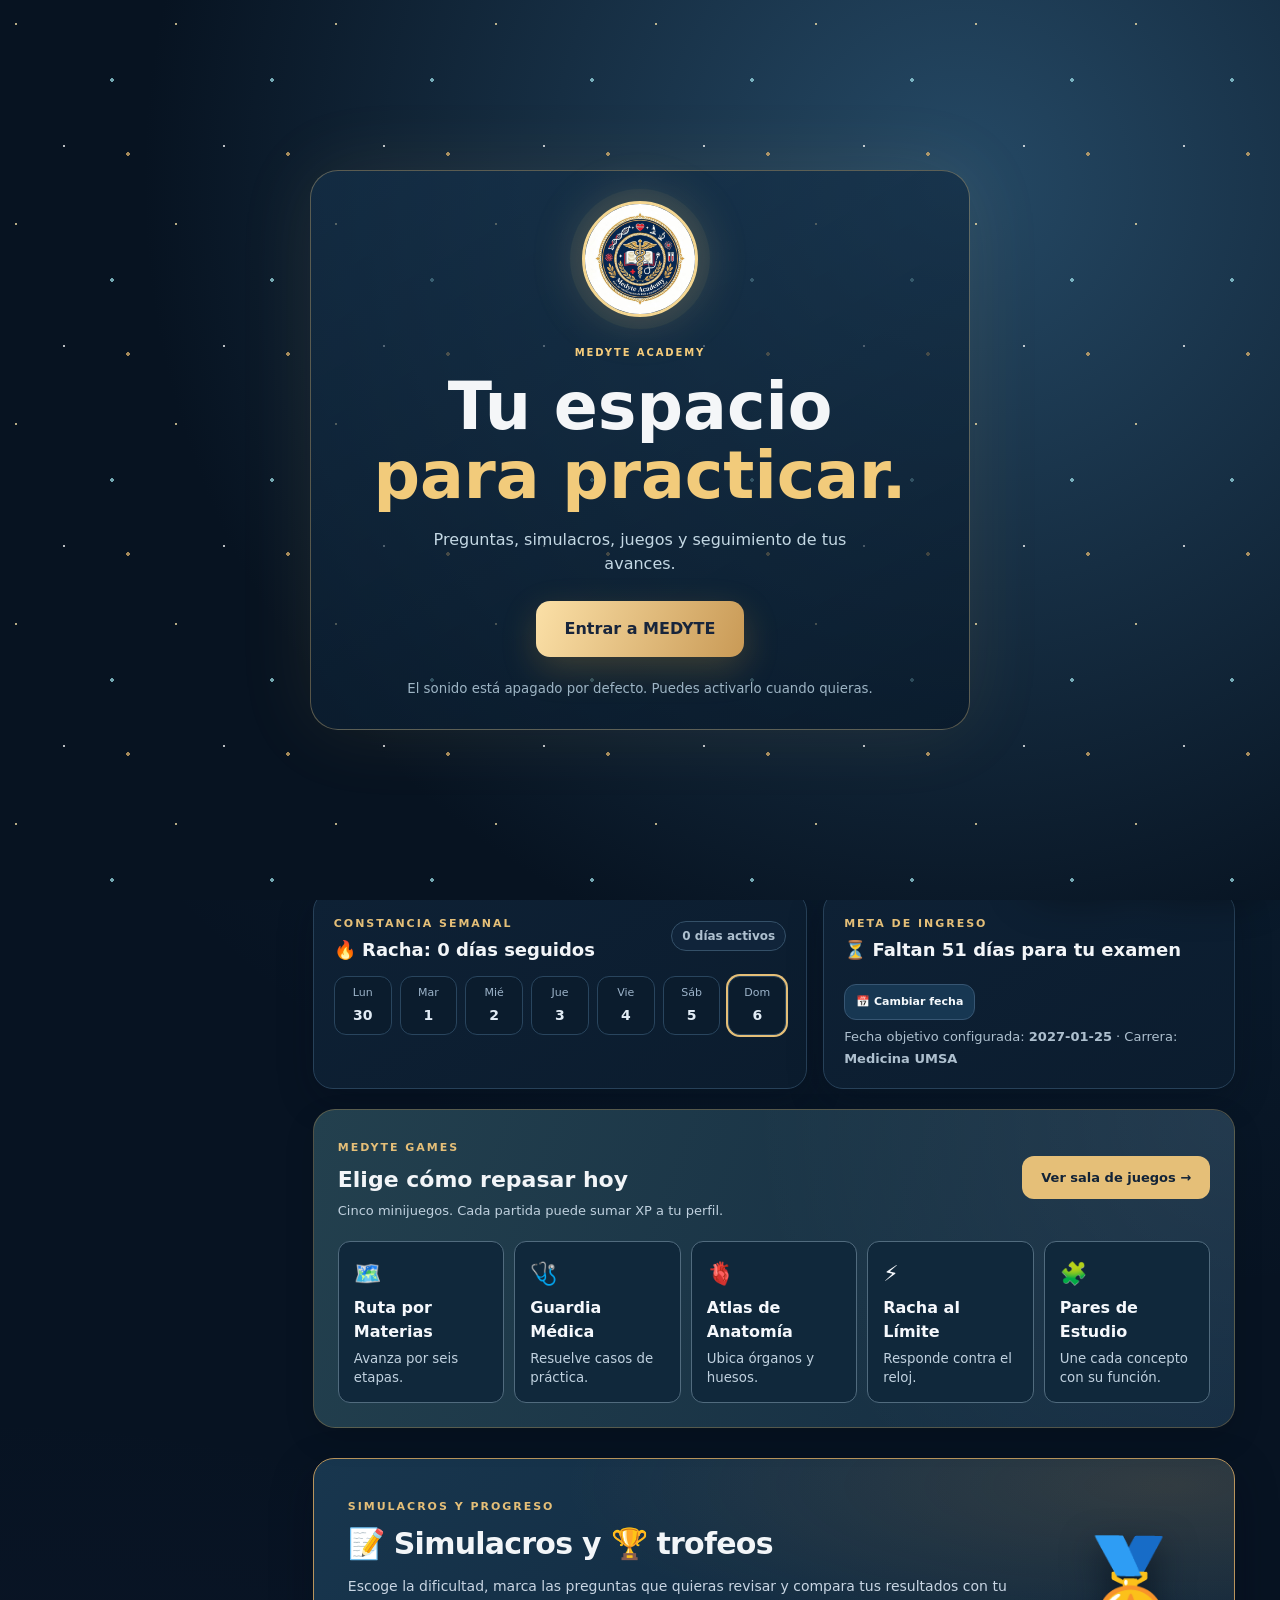
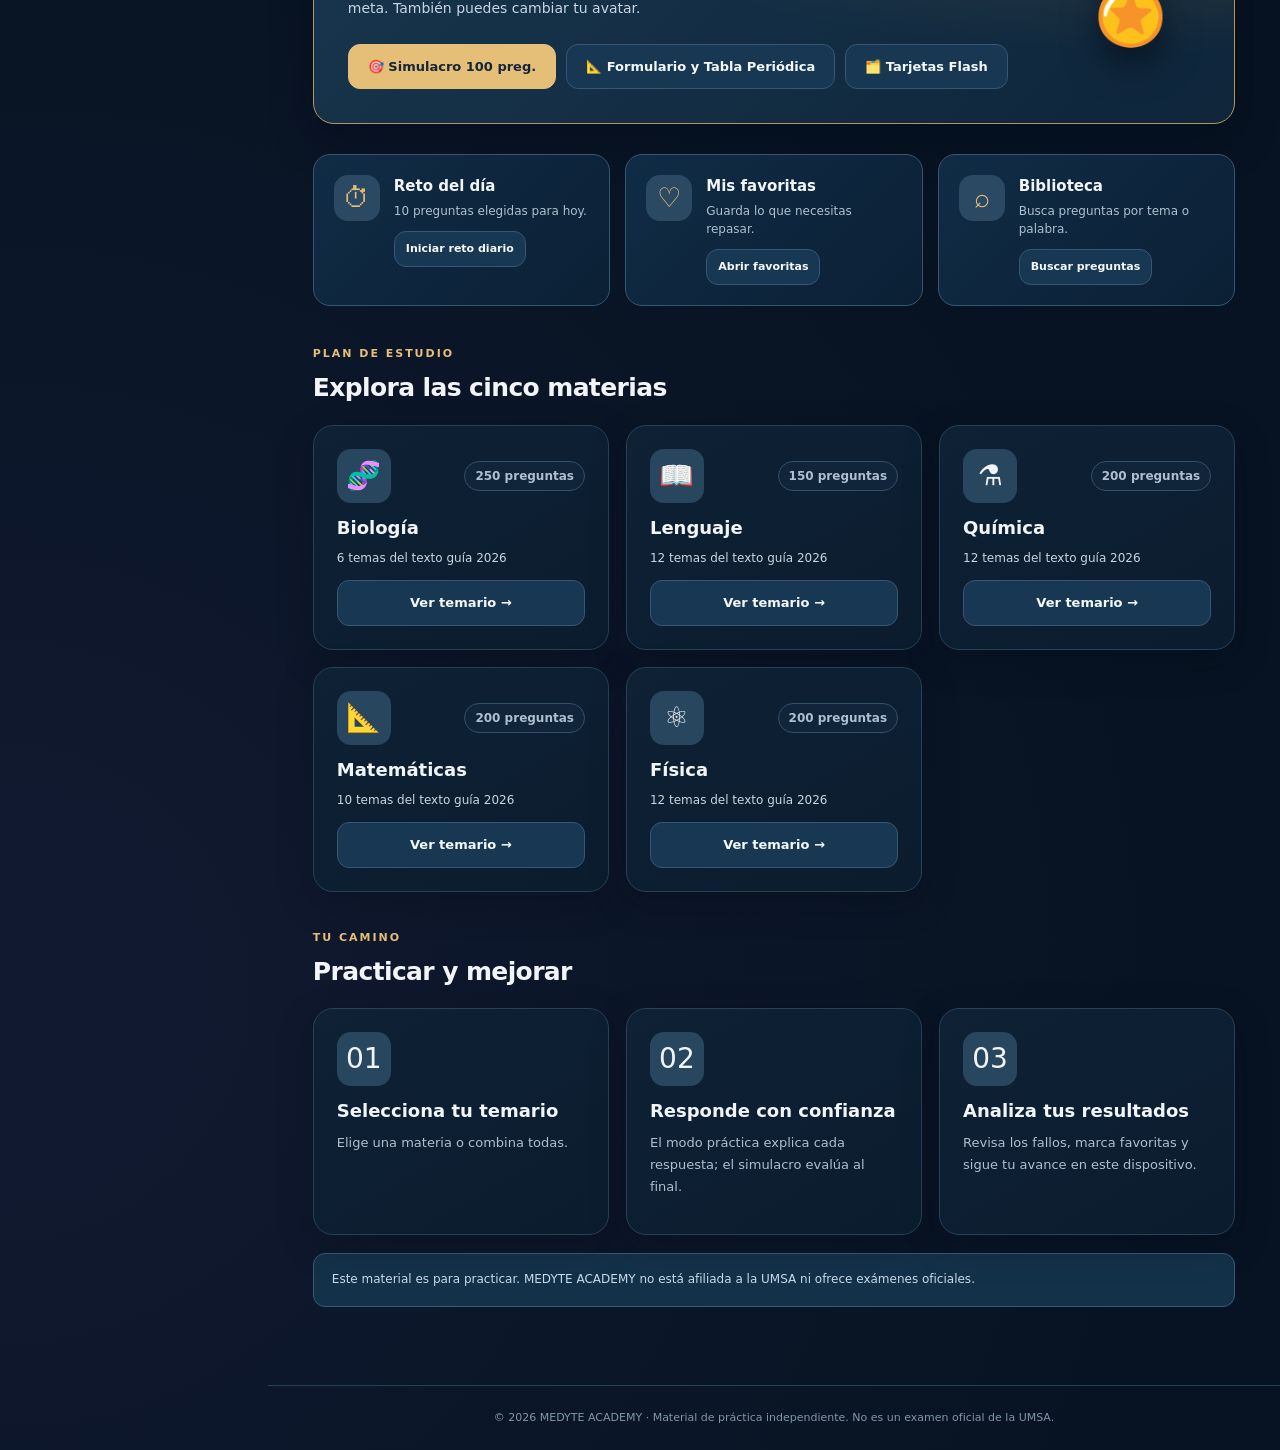
==== commit 5c9eedef: "Add files via upload" ====
--- a/index.html
+++ b/index.html
@@ -4,9 +4,9 @@
   <meta charset="utf-8">
   <meta name="viewport" content="width=device-width,initial-scale=1,viewport-fit=cover">
   <meta name="theme-color" content="#071322">
-  <meta name="description" content="MEDYTE ACADEMY: 1.000 preguntas originales de práctica, 5 materias y 52 temas para prepararte para la admisión de Medicina UMSA 2026.">
-  <meta property="og:title" content="MEDYTE ACADEMY | Aprende · Practica · Avanza">
-  <meta property="og:description" content="Simulacros interactivos, cuestionarios por materia, repaso de errores, retos y seguimiento personal.">
+  <meta name="description" content="MEDYTE ACADEMY: preguntas de práctica en cinco materias, simulacros y juegos para repasar antes del ingreso a Medicina.">
+  <meta property="og:title" content="MEDYTE ACADEMY | Prácticas y simulacros">
+  <meta property="og:description" content="Cuestionarios por materia, simulacros, juegos y registro de progreso en el navegador.">
   <meta property="og:type" content="website">
   <title>MEDYTE ACADEMY | Campus virtual</title>
   <link rel="icon" type="image/jpeg" href="logo.jpg">
@@ -19,7 +19,7 @@
   <div class="mobile-shade" id="mobileShade" hidden></div>
   <aside class="sidebar" id="sidebar" aria-label="Navegación principal">
     <a class="brand" href="#inicio" data-nav="inicio" aria-label="MEDYTE ACADEMY, ir al inicio">
-      <img src="logo.jpg" alt="Emblema original de Medyte Academy" width="61" height="61">
+      <img src="logo.jpg" alt="Logo de Medyte Academy" width="61" height="61">
       <span><strong>MEDYTE</strong><small>ACADEMY</small></span>
     </a>
     <div class="side-section">CAMPUS VIRTUAL</div>
@@ -27,10 +27,13 @@
       <button type="button" data-nav="inicio" class="current"><span class="nav-icon" aria-hidden="true">⌂</span>Inicio</button>
       <button type="button" data-nav="materias"><span class="nav-icon" aria-hidden="true">▦</span>Materias y temario</button>
       <button type="button" data-nav="simulacros"><span class="nav-icon" aria-hidden="true">✦</span>Simulacros y retos</button>
-      <a href="juegos.html" class="games-link"><span class="nav-icon" aria-hidden="true">🎮</span>MEDYTE GAMES <span class="games-new">NUEVO</span></a>
+      <a href="juegos.html" class="games-link"><span class="nav-icon" aria-hidden="true">🎮</span>MEDYTE GAMES </a>
+      <button type="button" data-nav="flashcards"><span class="nav-icon" aria-hidden="true">🗂️</span>Tarjetas de repaso</button>
+      <button type="button" data-nav="formulario"><span class="nav-icon" aria-hidden="true">📐</span>Formulario y Tabla</button>
       <button type="button" data-nav="biblioteca"><span class="nav-icon" aria-hidden="true">⌕</span>Banco de preguntas</button>
       <button type="button" data-nav="favoritos"><span class="nav-icon" aria-hidden="true">♡</span>Mis favoritas <span id="favoritesCount" class="count-inline">0</span></button>
       <button type="button" data-nav="progreso"><span class="nav-icon" aria-hidden="true">◴</span>Mi progreso</button>
+      <button type="button" data-nav="trofeos"><span class="nav-icon" aria-hidden="true">🏆</span>Trofeos y avatares</button>
       <button type="button" data-nav="errores"><span class="nav-icon" aria-hidden="true">↺</span>Repaso de errores</button>
       <button type="button" data-nav="acerca"><span class="nav-icon" aria-hidden="true">ⓘ</span>Información</button>
     </nav>
@@ -44,17 +47,20 @@
     <header class="topbar">
       <div class="top-left">
         <button type="button" id="menuToggle" aria-label="Abrir menú" aria-expanded="false" class="icon-button menu-toggle">☰</button>
-        <div><div class="crumb-label">MEDYTE ACADEMY / <span id="crumb">Inicio</span></div><span class="top-subtitle">Aprende · Practica · Avanza</span></div>
+        <div><div class="crumb-label">MEDYTE ACADEMY / <span id="crumb">Inicio</span></div><span class="top-subtitle">Prácticas y simulacros</span></div>
       </div>
-      <div class="top-right"><span class="xp-chip" id="xpHeader">✦ 0 XP</span><span class="pill neutral" id="levelChip">Nivel 1</span></div>
+      <div class="top-right"><button type="button" class="btn soft smallbtn" data-action="perfil-modal" id="studentNameBtn" title="Configurar nombre, cuentas y respaldos">👤 Estudiante</button><button type="button" class="avatar-top" data-action="trofeos" id="avatarHeader" aria-label="Ver mis trofeos y avatares">🎓</button><span class="xp-chip" id="xpHeader">✦ 0 XP</span><span class="pill neutral" id="levelChip">Nivel 1</span></div>
     </header>
     <main id="view" class="view" tabindex="-1">
-      <section class="intro-placeholder"><h1>MEDYTE ACADEMY</h1><p>Cargando el campus virtual...</p></section>
+      <section class="intro-placeholder"><h1>MEDYTE ACADEMY</h1><p>Cargando la página...</p></section>
     </main>
-    <footer class="footer">© 2026 MEDYTE ACADEMY · Preguntas originales de práctica basadas en guías UMSA 2026 · No es un examen oficial.</footer>
+    <footer class="footer">© 2026 MEDYTE ACADEMY · Material de práctica independiente. No es un examen oficial de la UMSA.</footer>
   </div>
+  <input type="file" id="importFileInput" accept=".json,application/json" hidden>
+  <div id="studentModal" class="epic-overlay" hidden></div>
   <div id="toast" class="toast" role="status" aria-live="polite" hidden></div>
   <script src="preguntas.js"></script>
+  <script src="dificultad.js"></script>
   <script src="epico.js"></script>
   <script src="app.js"></script>
 </body>
--- a/estilos.css
+++ b/estilos.css
@@ -96,9 +96,40 @@
 .side-nav .games-link:hover{background:#2a4c63}
 .games-new{font-size:9px;letter-spacing:.09em;color:#16253a;background:#e5bf78;padding:3px 6px;border-radius:50px;margin-left:auto}
 .games-home-btn{background:#193b50!important;border-color:#bb9659!important;color:#fae0ae!important}
-.games-highlight{display:flex;align-items:center;gap:21px;justify-content:space-between;border:1px solid #ac8c5266;border-radius:22px;padding:24px;margin:20px 0 27px;background:linear-gradient(110deg,#23404e,#122a40);box-shadow:0 12px 30px #0002}
-.games-highlight-icon{font-size:43px;flex:none}
+.games-highlight{border:1px solid #ac8c5266;border-radius:22px;padding:24px;margin:20px 0 27px;background:linear-gradient(110deg,#23404e,#122a40);box-shadow:0 12px 30px #0002}
+.games-highlight-heading {
+  display: flex;
+  flex-wrap: wrap;
+  align-items: center;
+  justify-content: space-between;
+  gap: 16px;
+}
+.games-shortcuts {
+  display: grid;
+  grid-template-columns: repeat(auto-fit, minmax(min(100%, 155px), 1fr));
+  gap: 10px;
+  list-style: none;
+  margin: 20px 0 0;
+  padding: 0;
+}
+.games-shortcuts li { display: flex; }
+.games-shortcuts a {
+  display: grid;
+  align-content: start;
+  gap: 6px;
+  width: 100%;
+  padding: 15px;
+  border: 1px solid #516b7e;
+  border-radius: 12px;
+  background: #10283b;
+  color: #f5f8fc;
+  text-decoration: none;
+}
+.games-shortcuts a:hover, .games-shortcuts a:focus-visible { border-color: var(--gold); background: #19394f; }
+.games-shortcuts a:focus-visible { outline: 2px solid var(--gold); outline-offset: 3px; }
+.games-shortcuts span { font-size: 22px; }
+.games-shortcuts small { color: #c0d1df; line-height: 1.4; }
 .games-highlight h2{font-size:22px;margin:5px 0}
 .games-highlight p{margin:0;color:#c0d1df;max-width:640px;font-size:13px}
 .games-highlight .btn{flex:none;background:#e5bf78;color:#122337;border:0}
-@media(max-width:780px){.games-highlight{flex-wrap:wrap}.games-highlight .btn{width:100%}}
+@media(max-width:480px){.games-highlight{padding:18px}.games-highlight-heading .btn{width:100%}}
--- a/epico.css
+++ b/epico.css
@@ -52,3 +52,308 @@
 .epic-organ-token strong{font-size:16px}.epic-organ-token span{margin-left:auto;color:#afc8d9;font-size:11px;font-weight:650}
 .epic-drag-ghost{position:fixed;z-index:160;transform:translate(-50%,-50%);pointer-events:none;background:#f6d89f;color:#13253c;padding:13px 18px;border:2px solid white;box-shadow:0 18px 45px #0008;border-radius:15px;font-size:15px;font-weight:850;white-space:nowrap}
 @media(max-width:630px){.epic-organ-token span{width:100%;margin-left:0}}
+
+
+/* MEDYTE 6.0 · NUEVAS EXPERIENCIAS: SIMULACRO PRO Y VITRINA DE LOGROS */
+.avatar-top{display:grid;place-items:center;background:linear-gradient(140deg,#27465e,#122a41);border:1px solid #c6a269;border-radius:50%;width:38px;height:38px;min-width:38px;color:#fff;font-size:20px;cursor:pointer;box-shadow:0 3px 14px #0004;transition:transform .18s}
+.avatar-top:hover{transform:translateY(-2px) scale(1.06)}
+.pro-showcase{border:1px solid #b8945c;border-radius:21px;display:grid;grid-template-columns:1fr 140px;gap:16px;align-items:center;padding:clamp(22px,3vw,34px);margin:30px 0;background:radial-gradient(ellipse at 93% 10%,#af814a35,transparent 50%),linear-gradient(135deg,#18364e,#0e253a);box-shadow:0 16px 40px #030a1659}
+.pro-showcase h2{font-size:clamp(22px,2.5vw,30px);line-height:1.25;margin:8px 0 12px;letter-spacing:-.025em}
+.pro-showcase p{font-size:14px;color:#c8d5e3;line-height:1.6;margin-bottom:18px;max-width:690px}
+.pro-showcase-art{font-size:100px;text-align:center;filter:drop-shadow(0 15px 18px #020914aa);animation:proFloat 3.5s ease-in-out infinite}
+@keyframes proFloat{0%,100%{transform:translateY(0)}50%{transform:translateY(-9px)}}
+.pro-settings{padding:18px;margin-top:22px;background:#0b2337;border:1px solid #47617b;border-radius:13px}
+.pro-config-row{display:grid;grid-template-columns:1fr 1fr;gap:12px;margin-top:13px}
+.pro-review-strip{border-top:1px dashed #425b72;margin-top:22px;padding:17px 0 0;display:flex;flex-wrap:wrap;align-items:center;gap:12px;justify-content:space-between;font-size:12px;color:#bbcad7}
+.review-toggle{border:1px solid #a58c5a;border-radius:12px;background:#1c364b;color:#f8db9e;padding:11px 15px;cursor:pointer;font-size:13px;font-weight:700}
+.review-toggle.marked{background:#8a632b;border-color:#ffdd89;color:white}
+.pro-nav-legend{font-size:12px;color:#bdd0df;margin:14px 0 9px}
+.pro-question-map{max-height:215px;overflow:auto;padding:8px;border:1px solid #344b61;border-radius:13px}
+.map-btn.marked{border-color:#eabb54!important;box-shadow:0 0 0 1px #eabb54; color:#fff3ce}
+.pro-exam-summary{margin-top:15px;padding:15px 18px;background:#19384b;border:1px solid #446779;border-radius:12px;color:#d9e8f4;font-size:13px;text-align:center}
+.pro-result-box{background:linear-gradient(120deg,#173e49,#17314a);border:1px solid #b6995f;padding:20px;border-radius:16px;margin:26px auto;color:#e9f8f5;display:grid;gap:8px;max-width:730px}
+.pro-result-box strong{font-size:20px;color:#fae3aa}
+.pro-result-box span{font-size:14px}.pro-result-box p{font-size:12px;opacity:.86;margin:0}
+.pro-subject-breakdown{max-width:730px;margin:22px auto;padding:22px;background:#122d43;border-radius:14px}
+.pro-subject-breakdown h3{margin:0 0 17px}.pro-subject-breakdown>div{display:flex;justify-content:space-between;align-items:center;gap:10px;padding:10px 0;border-bottom:1px solid #36516a;font-size:13px}
+.trophy-profile{display:grid;grid-template-columns:120px 1fr;gap:24px;align-items:center;margin:20px 0 28px;background:radial-gradient(ellipse at top left,#d9ac453a,transparent 50%),#142f46;border-color:#a98751}
+.trophy-profile h2{font-size:30px;margin:7px 0}.trophy-profile p{color:#d1dfe7;margin:0 0 14px}.trophy-avatar-large{width:106px;height:106px;border-radius:24px;display:grid;place-items:center;font-size:60px;background:linear-gradient(135deg,#3e5670,#182b42);border:2px solid #bfa363;box-shadow:0 10px 25px #050a1d99}
+.avatar-grid{display:grid;grid-template-columns:repeat(3,minmax(0,1fr));gap:13px;margin:20px 0 35px}
+.avatar-item{min-height:158px;cursor:pointer;display:flex;flex-direction:column;align-items:center;justify-content:center;gap:8px;background:#16314a;color:#f4f8ff;border:1px solid #405f76;border-radius:16px;padding:16px;transition:transform .2s,border-color .2s}
+.avatar-item:hover:not(:disabled){transform:translateY(-3px);border-color:#d9b678}
+.avatar-item.active{background:linear-gradient(135deg,#24495b,#223b51);border:2px solid #e6c27e}
+.avatar-item.locked{opacity:.62;cursor:not-allowed}
+.avatar-emoji{font-size:43px}.avatar-item strong{font-size:14px}.avatar-item small{color:#c7d5de;text-align:center;font-size:11px}
+.trophy-grid{display:grid;grid-template-columns:repeat(4,minmax(0,1fr));gap:13px;margin:19px 0 23px}
+.trophy-card{padding:20px 13px;border-radius:16px;border:1px solid #47627c;background:radial-gradient(circle at top right,#b89e4330,transparent 60%),#142e43;display:flex;flex-direction:column;align-items:center;text-align:center;min-height:191px;gap:9px}
+.trophy-card.unlocked{border-color:#c8a767}.trophy-card.pending{opacity:.58;filter:grayscale(.45)}
+.trophy-icon{font-size:42px}.trophy-card strong{font-size:13px}.trophy-card p{font-size:11px;color:#cbd7e0;line-height:1.45;margin:0;flex:1}.trophy-card small{color:#f2d69a;font-size:11px}
+.library-filters{grid-template-columns:2fr 1fr 1fr!important}
+@media(max-width:1000px){.trophy-grid{grid-template-columns:repeat(3,minmax(0,1fr))}.library-filters{grid-template-columns:1fr 1fr!important}}
+@media(max-width:690px){.pro-showcase{display:block}.pro-showcase-art{display:none}.avatar-grid{grid-template-columns:repeat(2,minmax(0,1fr))}.trophy-grid{grid-template-columns:repeat(2,minmax(0,1fr))}.trophy-profile{grid-template-columns:85px 1fr;gap:13px;padding:16px}.trophy-avatar-large{width:75px;height:75px;font-size:41px}.trophy-profile h2{font-size:21px}.trophy-profile p{font-size:12px}.library-filters{grid-template-columns:1fr!important}.pro-config-row{grid-template-columns:1fr}.pro-review-strip{align-items:flex-start}.avatar-top{width:33px;height:33px;min-width:33px}}
+@media(prefers-reduced-motion:reduce){.pro-showcase-art{animation:none}.avatar-top,.avatar-item{transition:none}}
+
+
+/* === MEJORAS MEDYTE ACADEMY 7.0 PRO (FLASHCARDS, APUNTES Y MULTICUENTA) === */
+.flashcard-box {
+  max-width: 820px;
+  margin: 18px auto;
+  border: 1px solid #486b8a;
+  background: radial-gradient(circle at top right, rgba(229,191,120,0.12), transparent 60%), #0e2236;
+  transition: transform 0.2s ease, border-color 0.2s ease;
+}
+.flashcard-box.is-flipped {
+  border-color: #e5bf78;
+}
+.flashcard-body {
+  cursor: pointer;
+  padding: 24px 18px;
+  border-radius: 14px;
+  background: rgba(7, 19, 34, 0.55);
+  border: 1px dashed #355470;
+  margin-top: 12px;
+  transition: background 0.2s ease;
+}
+.flashcard-body:hover {
+  background: rgba(18, 41, 65, 0.75);
+}
+.flashcard-question {
+  font-size: clamp(19px, 2.5vw, 24px);
+  line-height: 1.45;
+  margin: 10px 0 0;
+}
+.personal-note {
+  margin-top: 12px;
+  padding: 10px 14px;
+  border-radius: 10px;
+  background: rgba(229, 191, 120, 0.12);
+  border-left: 3px solid #e5bf78;
+  font-size: 13px;
+  color: #f7e6c4;
+}
+
+
+/* === NUEVAS HERRAMIENTAS: RACHA SEMANAL, TABLA PERIÓDICA, FORMULARIO Y HOJA DE BURBUJAS === */
+.streak-countdown-grid {
+  display: grid;
+  grid-template-columns: 1.2fr 1fr;
+  gap: 16px;
+  margin: 18px 0;
+}
+.streak-card, .countdown-card {
+  padding: 18px 20px;
+}
+.streak-head {
+  display: flex;
+  justify-content: space-between;
+  align-items: center;
+  gap: 10px;
+  flex-wrap: wrap;
+}
+.streak-head h3 {
+  margin: 4px 0 0;
+  font-size: 18px;
+}
+.week-calendar {
+  display: grid;
+  grid-template-columns: repeat(7, minmax(0, 1fr));
+  gap: 8px;
+  margin-top: 14px;
+}
+.day-pill {
+  background: #0b1c2d;
+  border: 1px solid #29455e;
+  border-radius: 12px;
+  padding: 8px 4px;
+  display: flex;
+  flex-direction: column;
+  align-items: center;
+  gap: 4px;
+  font-size: 11px;
+  color: #9cb3c9;
+}
+.day-pill strong {
+  font-size: 14px;
+  color: #e2ecf5;
+}
+.day-pill.done {
+  background: rgba(52, 211, 153, 0.16);
+  border-color: #34d399;
+  color: #a7f3d0;
+}
+.day-pill.done strong {
+  color: #34d399;
+}
+.day-pill.today {
+  box-shadow: 0 0 0 2px #e5bf78;
+}
+
+/* Tabla Periódica Interactiva y Formulario */
+.periodic-selected-banner {
+  display: flex;
+  align-items: center;
+  gap: 18px;
+  background: #091827;
+  border: 1px solid #2e4d69;
+  border-radius: 16px;
+  padding: 16px 20px;
+  margin: 12px 0 18px;
+}
+.periodic-big-symbol {
+  min-width: 86px;
+  height: 86px;
+  border-radius: 14px;
+  display: flex;
+  flex-direction: column;
+  align-items: center;
+  justify-content: center;
+  border: 2px solid #e5bf78;
+  background: #132c44;
+  padding: 6px;
+}
+.periodic-big-symbol span { font-size: 11px; color: #cbd5e1; }
+.periodic-big-symbol strong { font-size: 30px; line-height: 1.1; color: #fff; }
+.periodic-big-symbol small { font-size: 10px; color: #facc15; }
+
+.periodic-grid {
+  display: grid;
+  grid-template-columns: repeat(auto-fill, minmax(112px, 1fr));
+  gap: 10px;
+}
+.periodic-cell {
+  background: #10253a;
+  border: 1px solid #2e4c67;
+  border-radius: 12px;
+  padding: 10px 8px;
+  display: flex;
+  flex-direction: column;
+  align-items: center;
+  text-align: center;
+  gap: 2px;
+  color: #f1f5f9;
+  cursor: pointer;
+  transition: transform 0.15s ease, border-color 0.15s ease;
+}
+.periodic-cell:hover, .periodic-cell.active {
+  transform: translateY(-2px);
+  border-color: #e5bf78;
+  box-shadow: 0 4px 14px rgba(229, 191, 120, 0.18);
+}
+.el-z { font-size: 10px; color: #94a3b8; align-self: flex-start; }
+.el-sym { font-size: 22px; color: #f8fafc; }
+.el-name { font-size: 11px; color: #cbd5e1; }
+.el-val { font-size: 10px; color: #fcd34d; margin-top: 2px; }
+
+.cat-no-metal { background: linear-gradient(160deg, rgba(52, 211, 153, 0.16), #10253a); }
+.cat-alcalino { background: linear-gradient(160deg, rgba(244, 114, 182, 0.16), #10253a); }
+.cat-alcalinoterreo { background: linear-gradient(160deg, rgba(251, 146, 60, 0.16), #10253a); }
+.cat-transicion { background: linear-gradient(160deg, rgba(56, 189, 248, 0.16), #10253a); }
+.cat-halogeno { background: linear-gradient(160deg, rgba(167, 139, 250, 0.18), #10253a); }
+.cat-gas-noble { background: linear-gradient(160deg, rgba(250, 204, 21, 0.16), #10253a); }
+
+.formula-list {
+  margin: 10px 0 0;
+  padding-left: 18px;
+  display: grid;
+  gap: 9px;
+  font-size: 13.5px;
+  line-height: 1.5;
+  color: #dbe7f3;
+}
+.formula-list code {
+  background: #081523;
+  border: 1px solid #28445c;
+  padding: 2px 7px;
+  border-radius: 6px;
+  color: #fde68a;
+  font-family: ui-monospace, SFMono-Regular, Consolas, monospace;
+}
+
+/* Simulador de Hoja Óptica de Burbujas */
+.link-inline-btn {
+  background: rgba(229, 191, 120, 0.16);
+  color: #f9d995;
+  border: 1px solid rgba(229, 191, 120, 0.4);
+  border-radius: 99px;
+  padding: 4px 11px;
+  font-size: 12px;
+  font-weight: 600;
+  cursor: pointer;
+}
+.bubble-sheet-card {
+  margin: 14px 0;
+  background: #091929;
+  border: 1px solid #355573;
+}
+.bubble-grid {
+  display: grid;
+  grid-template-columns: repeat(auto-fill, minmax(175px, 1fr));
+  gap: 8px 14px;
+  max-height: 290px;
+  overflow-y: auto;
+  margin-top: 12px;
+  padding: 6px;
+}
+.bubble-row {
+  display: flex;
+  align-items: center;
+  justify-content: space-between;
+  padding: 5px 8px;
+  border-radius: 9px;
+  background: #102437;
+  border: 1px solid transparent;
+}
+.bubble-row.current-row {
+  border-color: #e5bf78;
+  background: #163049;
+}
+.bubble-row.marked-row {
+  border-color: #f59e0b;
+}
+.bubble-num {
+  background: none;
+  border: 0;
+  color: #cbd5e1;
+  font-weight: 700;
+  font-size: 12px;
+  cursor: pointer;
+  padding: 2px 4px;
+}
+.bubble-circles {
+  display: flex;
+  gap: 5px;
+}
+.bubble-circle {
+  width: 26px;
+  height: 26px;
+  border-radius: 50%;
+  border: 1.5px solid #5a7b9a;
+  background: #0a1826;
+  color: #94a3b8;
+  font-size: 11px;
+  font-weight: 700;
+  cursor: pointer;
+  display: inline-flex;
+  align-items: center;
+  justify-content: center;
+  transition: all 0.12s ease;
+}
+.bubble-circle:hover:not(:disabled) {
+  border-color: #e5bf78;
+  color: #fff;
+}
+.bubble-circle.filled {
+  background: #e5bf78;
+  border-color: #e5bf78;
+  color: #071322;
+  box-shadow: 0 0 8px rgba(229, 191, 120, 0.45);
+}
+@media (max-width: 780px) {
+  .streak-countdown-grid {
+    grid-template-columns: 1fr;
+  }
+  .periodic-selected-banner {
+    flex-direction: column;
+    align-items: flex-start;
+  }
+}
